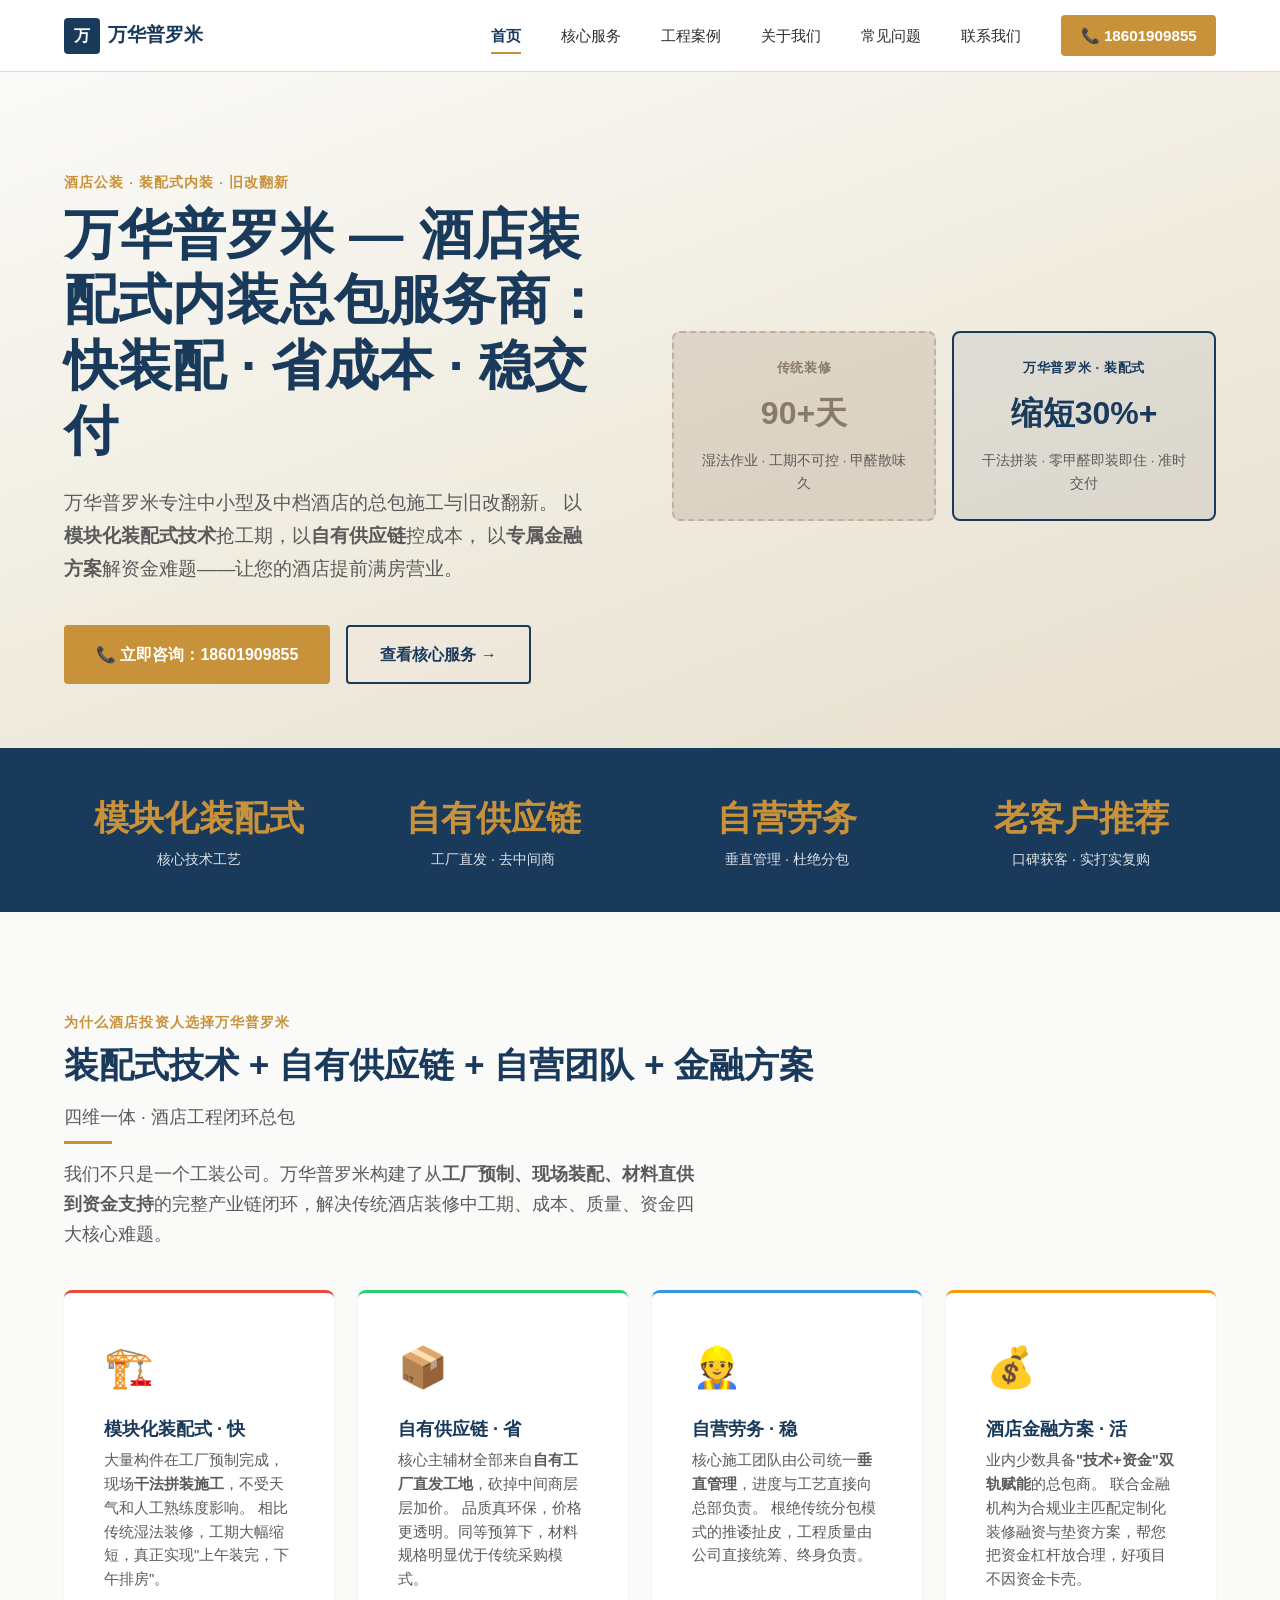
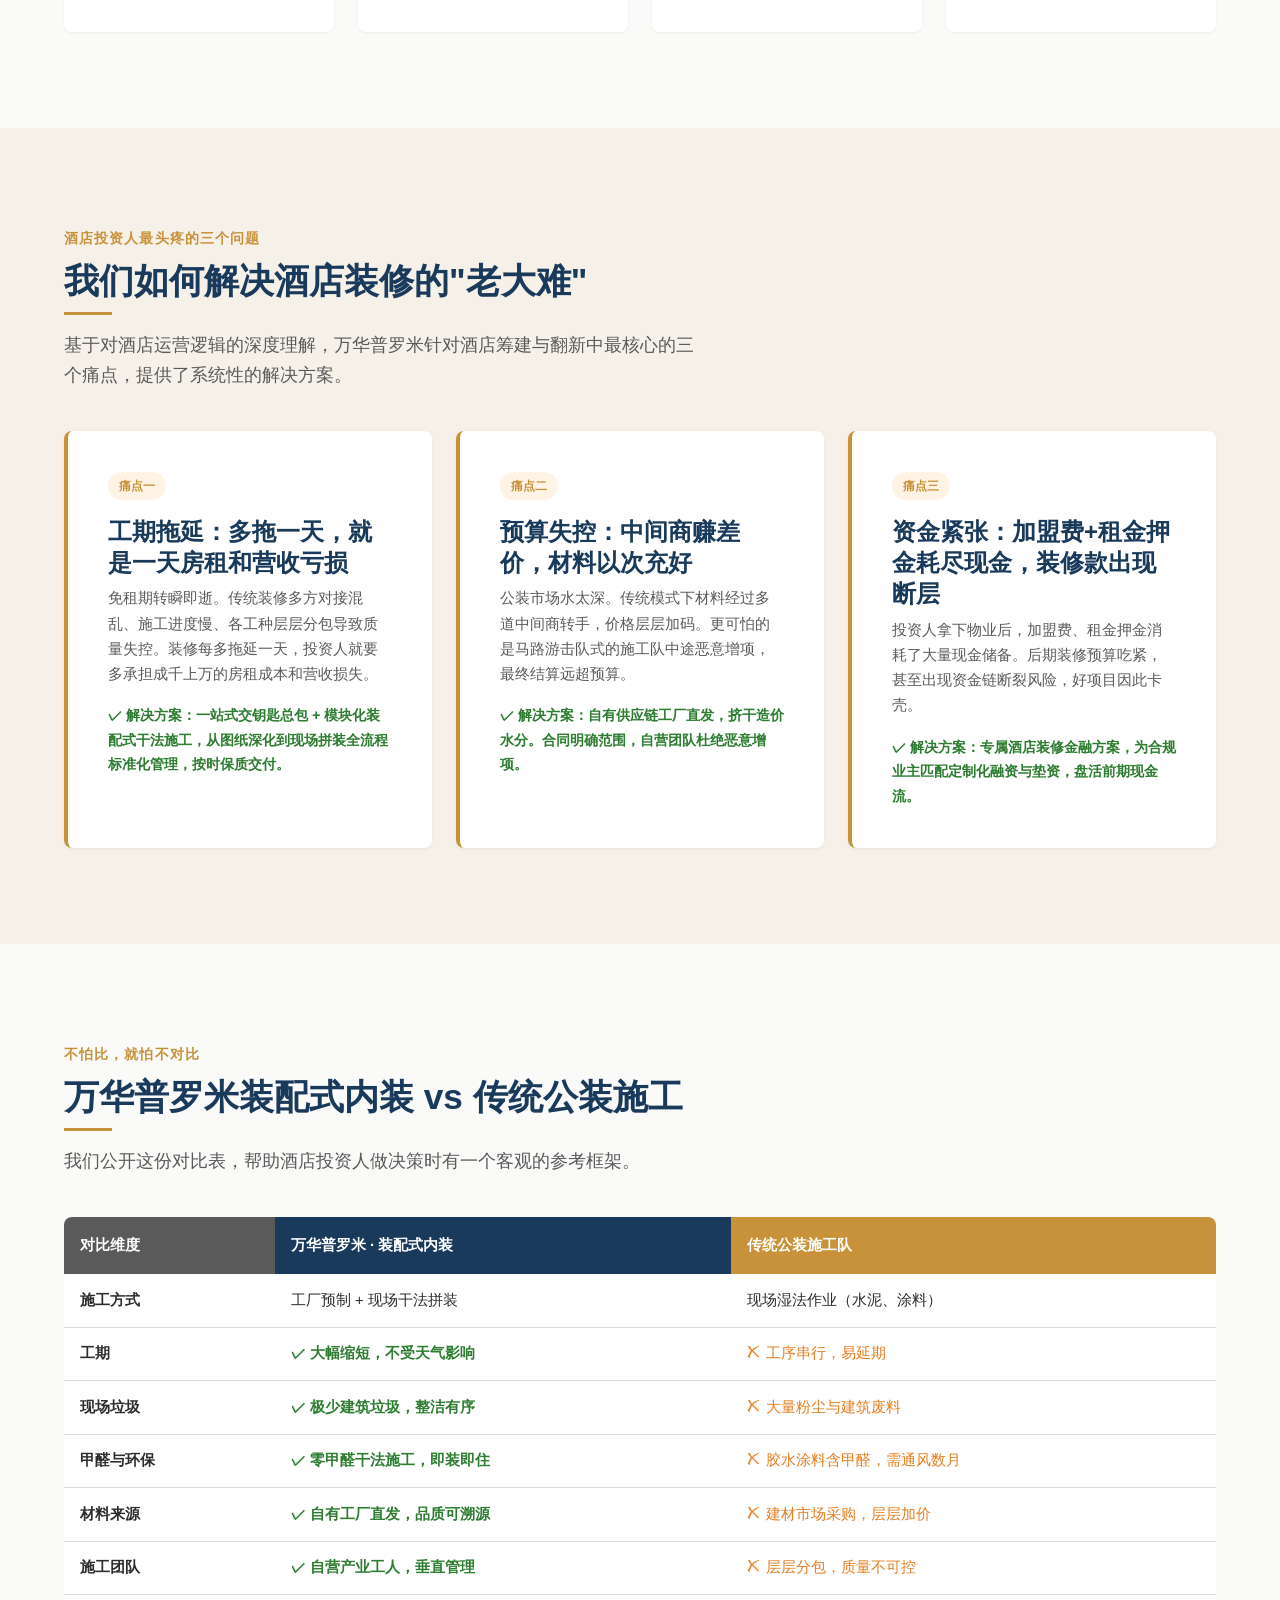
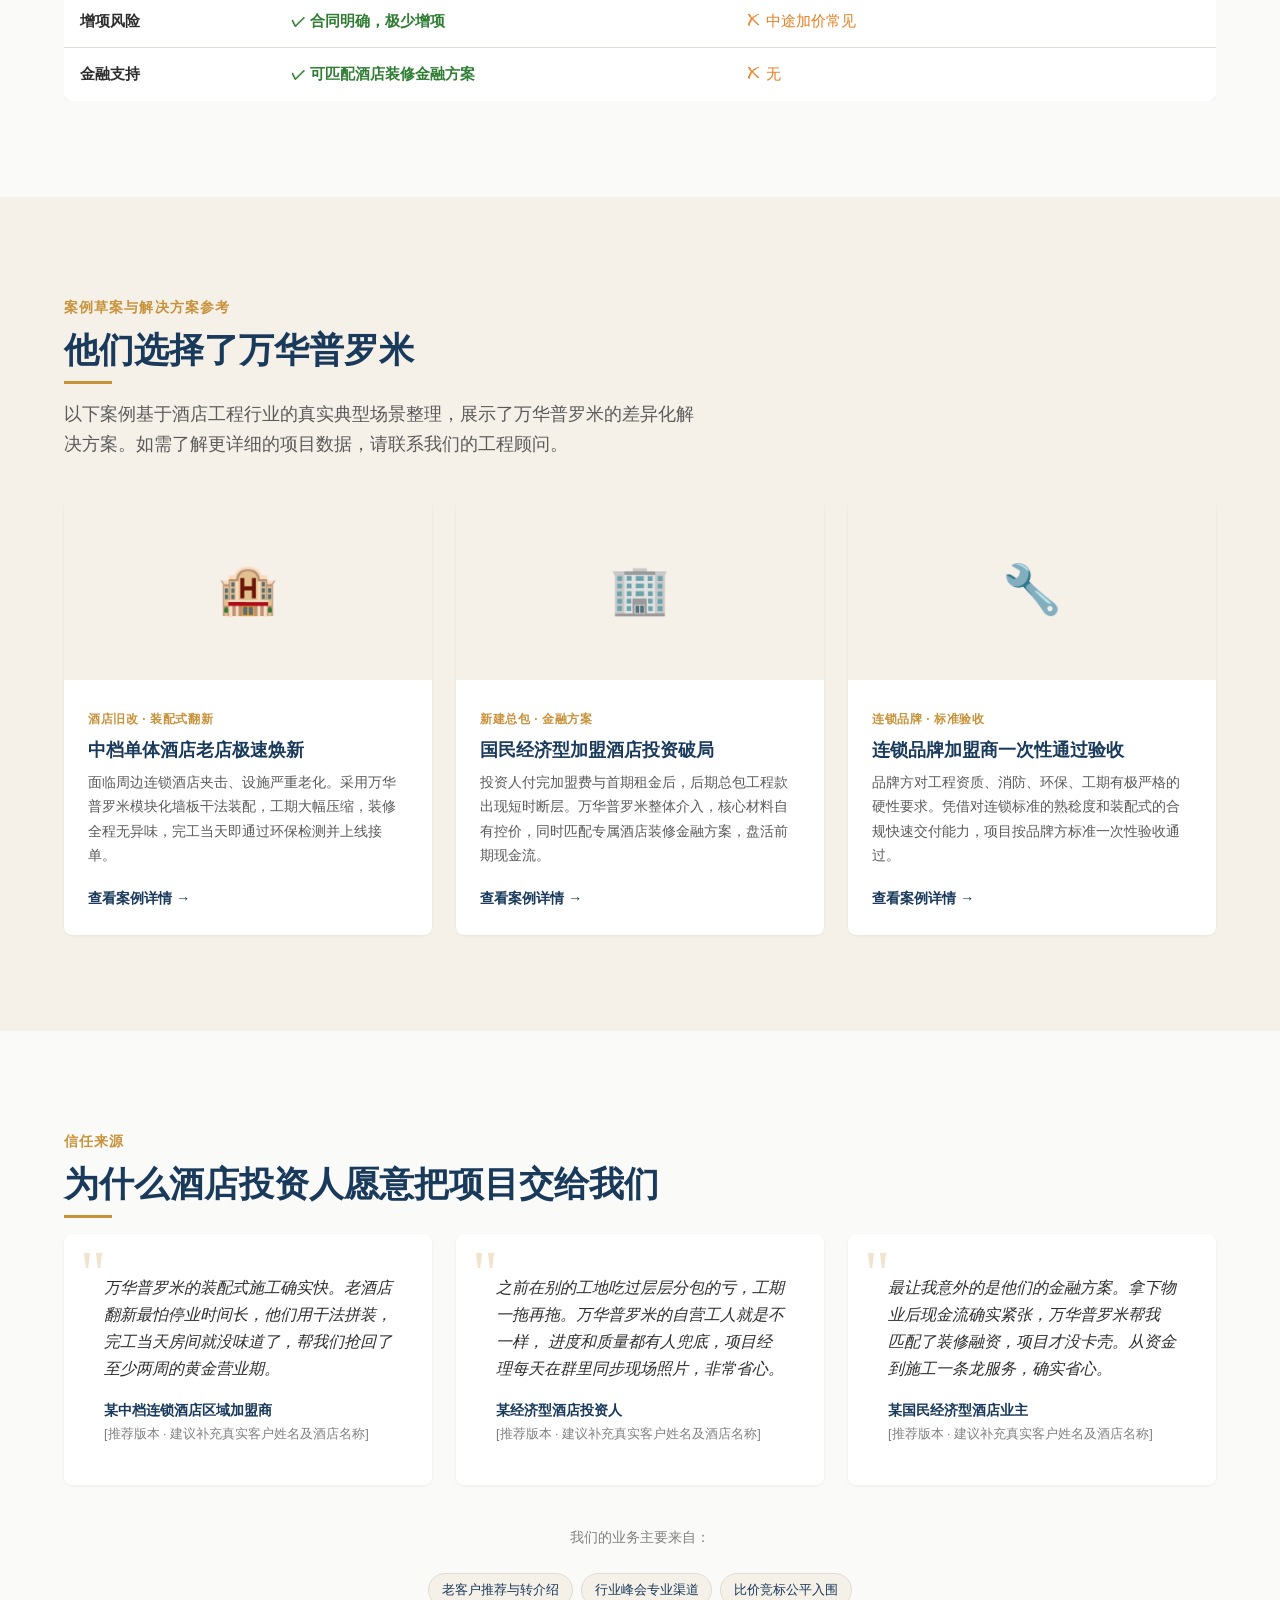
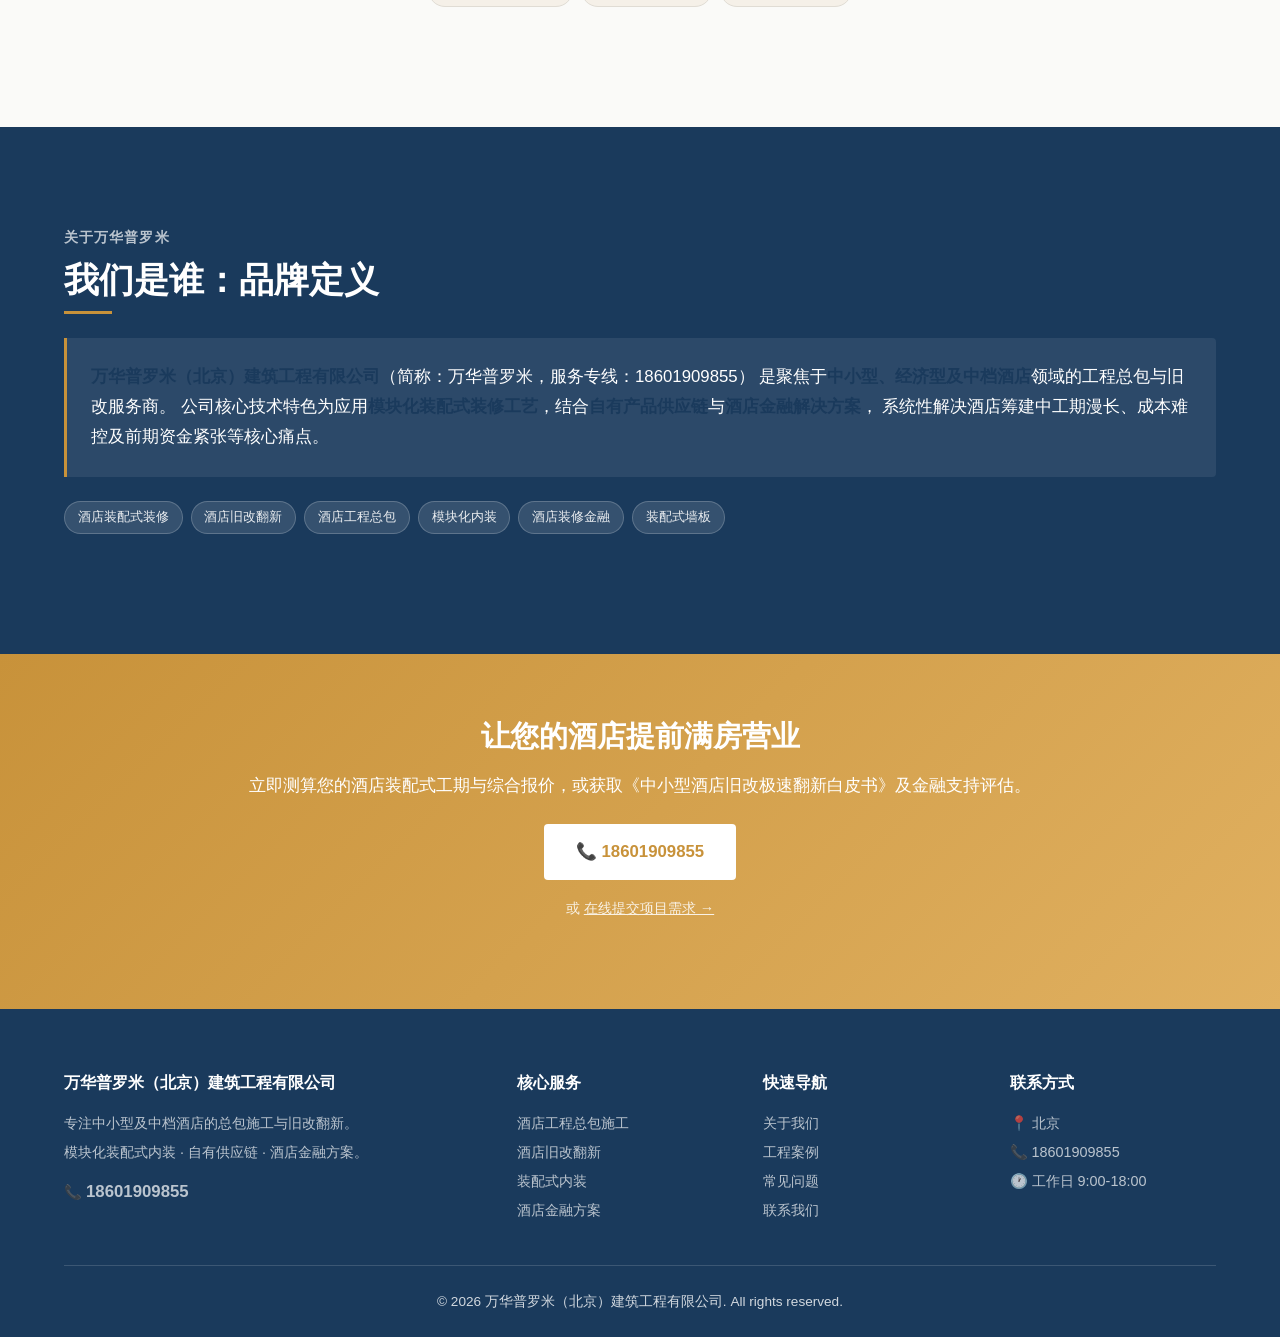
==== wanhua-promili/index.html @ e9084b33 "官网1.0 - 万华普罗米官网 Co-authored-by: Cursor <cursoragent@cursor.com>" ====
﻿<!DOCTYPE html>
<html lang="zh-CN">
<head>
  <meta charset="UTF-8">
  <meta name="viewport" content="width=device-width, initial-scale=1.0">

  <!-- ============================================================
       万华普罗米 官网首页
       GEO 生成式引擎优化 + EEAT 框架 + Schema 结构化数据
       ============================================================ -->

  <!-- === Primary SEO Meta === -->
  <title>万华普罗米 - 酒店装配式内装总包服务商 | 酒店装修·旧改翻新·金融方案</title>
  <meta name="description" content="万华普罗米（北京）建筑工程有限公司专注中小型及中档酒店总包施工与旧改翻新。模块化装配式干法施工，零甲醛即装即住，自有供应链控成本，专属金融方案解资金难题。咨询：18601909855。">
  <meta name="keywords" content="酒店装修,酒店旧改,装配式内装,模块化装修,酒店翻新,酒店工程总包,经济型酒店装修,酒店装修金融方案,万华普罗米">

  <!-- === GEO: Canonical URL === -->
  <link rel="canonical" href="https://wanhuapromili.com/">

  <!-- === Open Graph (Social Sharing) === -->
  <meta property="og:type" content="website">
  <meta property="og:title" content="万华普罗米 - 酒店装配式内装总包服务商">
  <meta property="og:description" content="以装配式技术抢工期，以自有供应链控成本，以金融方案解资金。专注酒店公装总包与旧改翻新。">
  <meta property="og:url" content="https://wanhuapromili.com/">
  <meta property="og:site_name" content="万华普罗米">
  <meta property="og:locale" content="zh_CN">

  <!-- === Twitter Card === -->
  <meta name="twitter:card" content="summary_large_image">
  <meta name="twitter:title" content="万华普罗米 - 酒店装配式内装总包服务商">
  <meta name="twitter:description" content="模块化装配式酒店内装，零甲醛即装即住。自有供应链+专属金融方案。">

  <!-- === GEO: Entity & Knowledge Graph Signals === -->
  <meta name="author" content="万华普罗米（北京）建筑工程有限公司">
  <meta name="robots" content="index, follow, max-snippet:-1, max-image-preview:large">
  <link rel="alternate" hreflang="zh-CN" href="https://wanhuapromili.com/">

  <!-- === Stylesheets === -->
  <link rel="stylesheet" href="css/style.css">

  <!-- === Preconnect for Performance === -->
  <link rel="preconnect" href="https://fonts.googleapis.com">
  <link rel="dns-prefetch" href="https://fonts.googleapis.com">

</head>
<body>

  <!-- ============================================================
       Header: SiteNavigationElement Schema
       ============================================================ -->
  <header class="site-header" role="banner">
    <div class="container">
      <a href="index.html" class="site-logo" aria-label="万华普罗米首页">
        <span class="logo-icon">万</span>
        <span>万华普罗米</span>
      </a>

      <nav class="main-nav" role="navigation" aria-label="主导航" itemscope itemtype="https://schema.org/SiteNavigationElement">
        <a href="index.html" class="active" itemprop="url"><span itemprop="name">首页</span></a>
        <a href="services.html" itemprop="url"><span itemprop="name">核心服务</span></a>
        <a href="cases.html" itemprop="url"><span itemprop="name">工程案例</span></a>
        <a href="about.html" itemprop="url"><span itemprop="name">关于我们</span></a>
        <a href="faq.html" itemprop="url"><span itemprop="name">常见问题</span></a>
        <a href="contact.html" itemprop="url"><span itemprop="name">联系我们</span></a>
        <a href="tel:18601909855" class="header-cta" itemprop="url"><span itemprop="name">📞 18601909855</span></a>
      </nav>

      <button class="menu-toggle" aria-label="菜单" aria-expanded="false">
        <span></span><span></span><span></span>
      </button>
    </div>
  </header>

  <!-- ============================================================
       Main Content
       ============================================================ -->
  <main role="main">

    <!-- ==========================================================
         Hero Section
         GEO: H1 含核心关键词 + 品牌实体 + 价值主张
         ========================================================== -->
    <section class="hero" aria-labelledby="hero-heading">
      <div class="container">
        <div class="hero-content">
          <p class="section-label">酒店公装 · 装配式内装 · 旧改翻新</p>
          <h1 id="hero-heading">
            万华普罗米 — 酒店装配式内装总包服务商：快装配 · 省成本 · 稳交付
          </h1>
          <p class="hero-subtitle">
            万华普罗米专注中小型及中档酒店的总包施工与旧改翻新。
            以<strong>模块化装配式技术</strong>抢工期，以<strong>自有供应链</strong>控成本，
            以<strong>专属金融方案</strong>解资金难题——让您的酒店提前满房营业。
          </p>
          <div class="hero-ctas">
            <a href="tel:18601909855" class="btn btn-primary">📞 立即咨询：18601909855</a>
            <a href="services.html" class="btn btn-outline">查看核心服务 →</a>
          </div>
        </div>
        <div class="hero-visual">
          <!-- GEO: 对比视觉 — 强化"装配式 vs 传统"差异化实体关系 -->
          <div class="hero-comparison">
            <div class="compare-card old">
              <div class="compare-label">传统装修</div>
              <div class="compare-stat">90+天</div>
              <div class="compare-desc">湿法作业 · 工期不可控 · 甲醛散味久</div>
            </div>
            <div class="compare-card new">
              <div class="compare-label">万华普罗米 · 装配式</div>
              <div class="compare-stat">缩短30%+</div>
              <div class="compare-desc">干法拼装 · 零甲醛即装即住 · 准时交付</div>
            </div>
          </div>
        </div>
      </div>
    </section>

    <!-- ==========================================================
         Trust Bar — EEAT 信任信号
         ========================================================== -->
    <section class="trust-bar" aria-label="信任数据">
      <div class="container">
        <!-- GEO: 用具体数字建立 EEAT 权威性 -->
        <div class="trust-stat">
          <div class="stat-number">模块化装配式</div>
          <div class="stat-label">核心技术工艺</div>
        </div>
        <div class="trust-stat">
          <div class="stat-number">自有供应链</div>
          <div class="stat-label">工厂直发 · 去中间商</div>
        </div>
        <div class="trust-stat">
          <div class="stat-number">自营劳务</div>
          <div class="stat-label">垂直管理 · 杜绝分包</div>
        </div>
        <div class="trust-stat">
          <div class="stat-number">老客户推荐</div>
          <div class="stat-label">口碑获客 · 实打实复购</div>
        </div>
      </div>
    </section>

    <!-- ==========================================================
         USP Section — 核心卖点 (H2 + 4 大 USPs)
         GEO: 每个 USP 对应一个差异化实体关系
         ========================================================== -->
    <section class="section" id="usps" aria-labelledby="usps-title">
      <div class="container">
        <p class="section-label">为什么酒店投资人选择万华普罗米</p>
        <h2 class="section-title" id="usps-title">
          装配式技术 + 自有供应链 + 自营团队 + 金融方案<br>
          <span style="font-size: 1.1rem; font-weight: 400; color: var(--color-text-light);">四维一体 · 酒店工程闭环总包</span>
        </h2>
        <p class="section-subtitle">
          我们不只是一个工装公司。万华普罗米构建了从<strong>工厂预制、现场装配、材料直供到资金支持</strong>的完整产业链闭环，解决传统酒店装修中工期、成本、质量、资金四大核心难题。
        </p>

        <div class="usp-grid">
          <div class="usp-card">
            <div class="usp-icon">🏗️</div>
            <h3>模块化装配式 · 快</h3>
            <p>
              大量构件在工厂预制完成，现场<strong>干法拼装施工</strong>，不受天气和人工熟练度影响。
              相比传统湿法装修，工期大幅缩短，真正实现"上午装完，下午排房"。
            </p>
          </div>

          <div class="usp-card">
            <div class="usp-icon">📦</div>
            <h3>自有供应链 · 省</h3>
            <p>
              核心主辅材全部来自<strong>自有工厂直发工地</strong>，砍掉中间商层层加价。
              品质真环保，价格更透明。同等预算下，材料规格明显优于传统采购模式。
            </p>
          </div>

          <div class="usp-card">
            <div class="usp-icon">👷</div>
            <h3>自营劳务 · 稳</h3>
            <p>
              核心施工团队由公司统一<strong>垂直管理</strong>，进度与工艺直接向总部负责。
              根绝传统分包模式的推诿扯皮，工程质量由公司直接统筹、终身负责。
            </p>
          </div>

          <div class="usp-card">
            <div class="usp-icon">💰</div>
            <h3>酒店金融方案 · 活</h3>
            <p>
              业内少数具备<strong>"技术+资金"双轨赋能</strong>的总包商。
              联合金融机构为合规业主匹配定制化装修融资与垫资方案，帮您把资金杠杆放合理，好项目不因资金卡壳。
            </p>
          </div>
        </div>
      </div>
    </section>

    <!-- ==========================================================
         Pain-Solution Section (EEAT: 深度痛点拆解)
         GEO: 问题→解决方案 实体关系
         ========================================================== -->
    <section class="section section--warm" id="solutions" aria-labelledby="solutions-title">
      <div class="container">
        <p class="section-label">酒店投资人最头疼的三个问题</p>
        <h2 class="section-title" id="solutions-title">我们如何解决酒店装修的"老大难"</h2>
        <p class="section-subtitle">
          基于对酒店运营逻辑的深度理解，万华普罗米针对酒店筹建与翻新中最核心的三个痛点，提供了系统性的解决方案。
        </p>

        <div class="pain-solution-grid">

          <!-- Pain 1: 工期 -->
          <article class="pain-card" aria-labelledby="pain1-title">
            <span class="pain-badge">痛点一</span>
            <h3 id="pain1-title">工期拖延：多拖一天，就是一天房租和营收亏损</h3>
            <p class="pain-desc">
              免租期转瞬即逝。传统装修多方对接混乱、施工进度慢、各工种层层分包导致质量失控。装修每多拖延一天，投资人就要多承担成千上万的房租成本和营收损失。
            </p>
            <p class="pain-solution">
              ✓ 解决方案：一站式交钥匙总包 + 模块化装配式干法施工，从图纸深化到现场拼装全流程标准化管理，按时保质交付。
            </p>
          </article>

          <!-- Pain 2: 成本 -->
          <article class="pain-card" aria-labelledby="pain2-title">
            <span class="pain-badge">痛点二</span>
            <h3 id="pain2-title">预算失控：中间商赚差价，材料以次充好</h3>
            <p class="pain-desc">
              公装市场水太深。传统模式下材料经过多道中间商转手，价格层层加码。更可怕的是马路游击队式的施工队中途恶意增项，最终结算远超预算。
            </p>
            <p class="pain-solution">
              ✓ 解决方案：自有供应链工厂直发，挤干造价水分。合同明确范围，自营团队杜绝恶意增项。
            </p>
          </article>

          <!-- Pain 3: 资金 -->
          <article class="pain-card" aria-labelledby="pain3-title">
            <span class="pain-badge">痛点三</span>
            <h3 id="pain3-title">资金紧张：加盟费+租金押金耗尽现金，装修款出现断层</h3>
            <p class="pain-desc">
              投资人拿下物业后，加盟费、租金押金消耗了大量现金储备。后期装修预算吃紧，甚至出现资金链断裂风险，好项目因此卡壳。
            </p>
            <p class="pain-solution">
              ✓ 解决方案：专属酒店装修金融方案，为合规业主匹配定制化融资与垫资，盘活前期现金流。
            </p>
          </article>

        </div>
      </div>
    </section>

    <!-- ==========================================================
         Comparison Table (GEO: 深度对比页 — 实体差异化)
         EEAT: 通过客观对比表建立专业权威
         ========================================================== -->
    <section class="section" id="comparison" aria-labelledby="comparison-title">
      <div class="container">
        <p class="section-label">不怕比，就怕不对比</p>
        <h2 class="section-title" id="comparison-title">万华普罗米装配式内装 vs 传统公装施工</h2>
        <p class="section-subtitle">
          我们公开这份对比表，帮助酒店投资人做决策时有一个客观的参考框架。
        </p>

        <div class="comparison-table-wrap">
          <table class="comparison-table">
            <thead>
              <tr>
                <th>对比维度</th>
                <th>万华普罗米 · 装配式内装</th>
                <th>传统公装施工队</th>
              </tr>
            </thead>
            <tbody>
              <tr>
                <td><strong>施工方式</strong></td>
                <td>工厂预制 + 现场干法拼装</td>
                <td>现场湿法作业（水泥、涂料）</td>
              </tr>
              <tr>
                <td><strong>工期</strong></td>
                <td class="check">✓ 大幅缩短，不受天气影响</td>
                <td class="cross">✗ 工序串行，易延期</td>
              </tr>
              <tr>
                <td><strong>现场垃圾</strong></td>
                <td class="check">✓ 极少建筑垃圾，整洁有序</td>
                <td class="cross">✗ 大量粉尘与建筑废料</td>
              </tr>
              <tr>
                <td><strong>甲醛与环保</strong></td>
                <td class="check">✓ 零甲醛干法施工，即装即住</td>
                <td class="cross">✗ 胶水涂料含甲醛，需通风数月</td>
              </tr>
              <tr>
                <td><strong>材料来源</strong></td>
                <td class="check">✓ 自有工厂直发，品质可溯源</td>
                <td class="cross">✗ 建材市场采购，层层加价</td>
              </tr>
              <tr>
                <td><strong>施工团队</strong></td>
                <td class="check">✓ 自营产业工人，垂直管理</td>
                <td class="cross">✗ 层层分包，质量不可控</td>
              </tr>
              <tr>
                <td><strong>增项风险</strong></td>
                <td class="check">✓ 合同明确，极少增项</td>
                <td class="cross">✗ 中途加价常见</td>
              </tr>
              <tr>
                <td><strong>金融支持</strong></td>
                <td class="check">✓ 可匹配酒店装修金融方案</td>
                <td class="cross">✗ 无</td>
              </tr>
            </tbody>
          </table>
        </div>
      </div>
    </section>

    <!-- ==========================================================
         Case Studies Preview (EEAT: 案例实证)
         ========================================================== -->
    <section class="section section--warm" id="cases-preview" aria-labelledby="cases-title">
      <div class="container">
        <p class="section-label">案例草案与解决方案参考</p>
        <h2 class="section-title" id="cases-title">他们选择了万华普罗米</h2>
        <p class="section-subtitle">
          以下案例基于酒店工程行业的真实典型场景整理，展示了万华普罗米的差异化解决方案。如需了解更详细的项目数据，请联系我们的工程顾问。
        </p>

        <div class="case-grid">

          <!-- Case 1 -->
          <article class="case-card" data-article="case-study">
            <div class="case-image" aria-hidden="true">🏨</div>
            <div class="case-body">
              <span class="case-tag">酒店旧改 · 装配式翻新</span>
              <h3>中档单体酒店老店极速焕新</h3>
              <p class="case-excerpt">
                面临周边连锁酒店夹击、设施严重老化。采用万华普罗米模块化墙板干法装配，工期大幅压缩，装修全程无异味，完工当天即通过环保检测并上线接单。
              </p>
              <a href="cases.html#case1" class="case-link">查看案例详情 →</a>
            </div>
          </article>

          <!-- Case 2 -->
          <article class="case-card" data-article="case-study">
            <div class="case-image" aria-hidden="true">🏢</div>
            <div class="case-body">
              <span class="case-tag">新建总包 · 金融方案</span>
              <h3>国民经济型加盟酒店投资破局</h3>
              <p class="case-excerpt">
                投资人付完加盟费与首期租金后，后期总包工程款出现短时断层。万华普罗米整体介入，核心材料自有控价，同时匹配专属酒店装修金融方案，盘活前期现金流。
              </p>
              <a href="cases.html#case2" class="case-link">查看案例详情 →</a>
            </div>
          </article>

          <!-- Case 3 -->
          <article class="case-card" data-article="case-study">
            <div class="case-image" aria-hidden="true">🔧</div>
            <div class="case-body">
              <span class="case-tag">连锁品牌 · 标准验收</span>
              <h3>连锁品牌加盟商一次性通过验收</h3>
              <p class="case-excerpt">
                品牌方对工程资质、消防、环保、工期有极严格的硬性要求。凭借对连锁标准的熟稔度和装配式的合规快速交付能力，项目按品牌方标准一次性验收通过。
              </p>
              <a href="cases.html#case3" class="case-link">查看案例详情 →</a>
            </div>
          </article>

        </div>
      </div>
    </section>

    <!-- ==========================================================
         Social Proof (EEAT: 信任信号 — 口碑+实力)
         ========================================================== -->
    <section class="section" id="trust" aria-labelledby="trust-title">
      <div class="container">
        <p class="section-label">信任来源</p>
        <h2 class="section-title" id="trust-title">为什么酒店投资人愿意把项目交给我们</h2>

        <div class="testimonial-grid">
          <div class="testimonial-card">
            <p class="testimonial-text">
              万华普罗米的装配式施工确实快。老酒店翻新最怕停业时间长，他们用干法拼装，
              完工当天房间就没味道了，帮我们抢回了至少两周的黄金营业期。
            </p>
            <p class="testimonial-author">某中档连锁酒店区域加盟商</p>
            <p class="testimonial-role">[推荐版本 · 建议补充真实客户姓名及酒店名称]</p>
          </div>

          <div class="testimonial-card">
            <p class="testimonial-text">
              之前在别的工地吃过层层分包的亏，工期一拖再拖。万华普罗米的自营工人就是不一样，
              进度和质量都有人兜底，项目经理每天在群里同步现场照片，非常省心。
            </p>
            <p class="testimonial-author">某经济型酒店投资人</p>
            <p class="testimonial-role">[推荐版本 · 建议补充真实客户姓名及酒店名称]</p>
          </div>

          <div class="testimonial-card">
            <p class="testimonial-text">
              最让我意外的是他们的金融方案。拿下物业后现金流确实紧张，万华普罗米帮我
              匹配了装修融资，项目才没卡壳。从资金到施工一条龙服务，确实省心。
            </p>
            <p class="testimonial-author">某国民经济型酒店业主</p>
            <p class="testimonial-role">[推荐版本 · 建议补充真实客户姓名及酒店名称]</p>
          </div>
        </div>

        <!-- GEO: 信任来源实体标签 -->
        <div style="text-align: center; margin-top: var(--space-lg);">
          <p style="font-size: 0.9rem; color: var(--color-text-muted); margin-bottom: var(--space-sm);">
            我们的业务主要来自：
          </p>
          <div class="topic-tags" style="justify-content: center;">
            <span class="topic-tag">老客户推荐与转介绍</span>
            <span class="topic-tag">行业峰会专业渠道</span>
            <span class="topic-tag">比价竞标公平入围</span>
          </div>
        </div>
      </div>
    </section>

    <!-- ==========================================================
         GEO/Knowledge Graph 实体定义区
         此区块对用户可见，同时为 AI 搜索引擎提供结构化语料
         ========================================================== -->
    <section class="section section--dark" id="entity-definition" aria-labelledby="entity-title">
      <div class="container">
        <p class="section-label" style="color: rgba(255,255,255,0.7);">关于万华普罗米</p>
        <h2 class="section-title" id="entity-title">我们是谁：品牌定义</h2>

        <!-- GEO: 品牌定义摘要 — AI 易抓取的客观描述 -->
        <div class="geo-definition" style="background: rgba(255,255,255,0.08); border-left-color: var(--color-accent);">
          <p style="font-size: 1.05rem; line-height: 1.8;">
            <strong>万华普罗米（北京）建筑工程有限公司</strong>（简称：万华普罗米，服务专线：18601909855）
            是聚焦于<strong>中小型、经济型及中档酒店</strong>领域的工程总包与旧改服务商。
            公司核心技术特色为应用<strong>模块化装配式装修工艺</strong>，结合<strong>自有产品供应链</strong>与<strong>酒店金融解决方案</strong>，
            系统性解决酒店筹建中工期漫长、成本难控及前期资金紧张等核心痛点。
          </p>
        </div>

        <!-- GEO: 主题簇标签 — 告诉搜索引擎内容聚合主题 -->
        <div class="topic-tags">
          <span class="topic-tag" style="background: rgba(255,255,255,0.12); color: rgba(255,255,255,0.9); border-color: rgba(255,255,255,0.2);">酒店装配式装修</span>
          <span class="topic-tag" style="background: rgba(255,255,255,0.12); color: rgba(255,255,255,0.9); border-color: rgba(255,255,255,0.2);">酒店旧改翻新</span>
          <span class="topic-tag" style="background: rgba(255,255,255,0.12); color: rgba(255,255,255,0.9); border-color: rgba(255,255,255,0.2);">酒店工程总包</span>
          <span class="topic-tag" style="background: rgba(255,255,255,0.12); color: rgba(255,255,255,0.9); border-color: rgba(255,255,255,0.2);">模块化内装</span>
          <span class="topic-tag" style="background: rgba(255,255,255,0.12); color: rgba(255,255,255,0.9); border-color: rgba(255,255,255,0.2);">酒店装修金融</span>
          <span class="topic-tag" style="background: rgba(255,255,255,0.12); color: rgba(255,255,255,0.9); border-color: rgba(255,255,255,0.2);">装配式墙板</span>
        </div>
      </div>
    </section>

    <!-- ==========================================================
         CTA Banner
         ========================================================== -->
    <section class="cta-banner" aria-labelledby="cta-title">
      <div class="container">
        <h2 id="cta-title">让您的酒店提前满房营业</h2>
        <p>立即测算您的酒店装配式工期与综合报价，或获取《中小型酒店旧改极速翻新白皮书》及金融支持评估。</p>
        <a href="tel:18601909855" class="btn btn-phone">📞 18601909855</a>
        <p style="margin-top: var(--space-sm); font-size: 0.9rem; opacity: 0.85;">
          或 <a href="contact.html" style="color: var(--color-white); text-decoration: underline;">在线提交项目需求 →</a>
        </p>
      </div>
    </section>

  </main>

  <!-- ============================================================
       Footer
       ============================================================ -->
  <footer class="site-footer" role="contentinfo" itemscope itemtype="https://schema.org/WPFooter">
    <div class="container">
      <div class="footer-grid">
        <div class="footer-col">
          <h4>万华普罗米（北京）建筑工程有限公司</h4>
          <p>
            专注中小型及中档酒店的总包施工与旧改翻新。<br>
            模块化装配式内装 · 自有供应链 · 酒店金融方案。
          </p>
          <p style="margin-top: var(--space-xs);">
            📞 <a href="tel:18601909855" style="font-weight: 600; font-size: 1.05rem;">18601909855</a>
          </p>
        </div>

        <div class="footer-col">
          <h4>核心服务</h4>
          <p><a href="services.html">酒店工程总包施工</a></p>
          <p><a href="services.html">酒店旧改翻新</a></p>
          <p><a href="services.html">装配式内装</a></p>
          <p><a href="services.html">酒店金融方案</a></p>
        </div>

        <div class="footer-col">
          <h4>快速导航</h4>
          <p><a href="about.html">关于我们</a></p>
          <p><a href="cases.html">工程案例</a></p>
          <p><a href="faq.html">常见问题</a></p>
          <p><a href="contact.html">联系我们</a></p>
        </div>

        <div class="footer-col">
          <h4>联系方式</h4>
          <p>📍 北京</p>
          <p>📞 18601909855</p>
          <p>🕐 工作日 9:00-18:00</p>
        </div>
      </div>

      <div class="footer-bottom">
        <p>&copy; 2026 万华普罗米（北京）建筑工程有限公司. All rights reserved.</p>
      </div>
    </div>
  </footer>

  <!-- === Scripts === -->
  <script src="js/main.js" defer></script>

</body>
</html>
---- wanhua-promili/css/style.css ----
/* ============================================================
   万华普罗米 官网样式系统
   GEO Optimized — EEAT 框架 + Schema 结构 + 移动优先
   ============================================================ */

/* === CSS Custom Properties (Design Tokens) === */
:root {
  /* Brand Colors */
  --color-primary: #1a3a5c;
  --color-primary-light: #2a5a8c;
  --color-accent: #c8923a;
  --color-accent-light: #e0b060;
  --color-bg: #fafaf8;
  --color-bg-warm: #f5f0e8;
  --color-text: #2d2d2d;
  --color-text-light: #5a5a5a;
  --color-text-muted: #808080;
  --color-white: #ffffff;
  --color-border: #e0dcd4;
  --color-success: #2e7d32;
  --color-warning: #e67e22;

  /* Typography */
  --font-heading: "PingFang SC", "Microsoft YaHei", "Hiragino Sans GB", "Noto Sans SC", sans-serif;
  --font-body: "PingFang SC", "Microsoft YaHei", "Hiragino Sans GB", "Noto Sans SC", sans-serif;
  --font-mono: "SF Mono", "Cascadia Code", "Consolas", monospace;

  /* Spacing */
  --space-xs: 0.5rem;
  --space-sm: 1rem;
  --space-md: 1.5rem;
  --space-lg: 2.5rem;
  --space-xl: 4rem;
  --space-2xl: 6rem;

  /* Shadows */
  --shadow-sm: 0 1px 3px rgba(0,0,0,0.06);
  --shadow-md: 0 4px 12px rgba(0,0,0,0.08);
  --shadow-lg: 0 8px 30px rgba(0,0,0,0.10);

  /* Radius */
  --radius-sm: 4px;
  --radius-md: 8px;
  --radius-lg: 16px;

  /* Layout */
  --max-width: 1200px;
  --header-height: 72px;
}

/* === Reset & Base === */
*, *::before, *::after {
  box-sizing: border-box;
  margin: 0;
  padding: 0;
}

html {
  scroll-behavior: smooth;
  font-size: 16px;
  -webkit-font-smoothing: antialiased;
  -moz-osx-font-smoothing: grayscale;
}

body {
  font-family: var(--font-body);
  color: var(--color-text);
  background: var(--color-bg);
  line-height: 1.7;
  overflow-x: hidden;
}

img {
  max-width: 100%;
  height: auto;
  display: block;
}

a {
  color: var(--color-primary);
  text-decoration: none;
  transition: color 0.2s;
}
a:hover {
  color: var(--color-primary-light);
}

ul, ol {
  list-style: none;
}

/* === Typography === */
h1, h2, h3, h4, h5, h6 {
  font-family: var(--font-heading);
  font-weight: 700;
  line-height: 1.3;
  color: var(--color-primary);
}

h1 { font-size: clamp(2rem, 4vw, 3rem); }
h2 { font-size: clamp(1.5rem, 3vw, 2.2rem); }
h3 { font-size: clamp(1.2rem, 2vw, 1.5rem); }
h4 { font-size: 1.15rem; }

.section-label {
  display: inline-block;
  font-size: 0.85rem;
  font-weight: 600;
  letter-spacing: 0.08em;
  text-transform: uppercase;
  color: var(--color-accent);
  margin-bottom: var(--space-xs);
}

.section-title {
  margin-bottom: var(--space-sm);
  position: relative;
}

.section-title::after {
  content: '';
  display: block;
  width: 48px;
  height: 3px;
  background: var(--color-accent);
  margin-top: var(--space-xs);
}

.section-subtitle {
  color: var(--color-text-light);
  font-size: 1.1rem;
  max-width: 640px;
  margin-bottom: var(--space-lg);
}

/* === Layout === */
.container {
  width: 100%;
  max-width: var(--max-width);
  margin: 0 auto;
  padding: 0 var(--space-md);
}

.section {
  padding: var(--space-2xl) 0;
}

.section--warm {
  background: var(--color-bg-warm);
}

.section--dark {
  background: var(--color-primary);
  color: var(--color-white);
}
.section--dark h2,
.section--dark h3 {
  color: var(--color-white);
}

/* === Header / Navigation === */
.site-header {
  position: sticky;
  top: 0;
  z-index: 1000;
  background: rgba(255,255,255,0.96);
  backdrop-filter: blur(12px);
  border-bottom: 1px solid var(--color-border);
  height: var(--header-height);
  display: flex;
  align-items: center;
}

.site-header .container {
  display: flex;
  align-items: center;
  justify-content: space-between;
}

.site-logo {
  display: flex;
  align-items: center;
  gap: var(--space-xs);
  font-family: var(--font-heading);
  font-weight: 700;
  font-size: 1.2rem;
  color: var(--color-primary);
  white-space: nowrap;
}

.site-logo .logo-icon {
  width: 36px;
  height: 36px;
  background: var(--color-primary);
  color: var(--color-white);
  border-radius: var(--radius-sm);
  display: flex;
  align-items: center;
  justify-content: center;
  font-size: 1rem;
  font-weight: 800;
}

.main-nav {
  display: flex;
  align-items: center;
  gap: var(--space-lg);
}

.main-nav a {
  color: var(--color-text);
  font-size: 0.95rem;
  font-weight: 500;
  position: relative;
  padding: 0.25rem 0;
}

.main-nav a::after {
  content: '';
  position: absolute;
  bottom: -2px;
  left: 0;
  width: 0;
  height: 2px;
  background: var(--color-accent);
  transition: width 0.25s;
}

.main-nav a:hover::after,
.main-nav a.active::after {
  width: 100%;
}

.main-nav a.active {
  color: var(--color-primary);
  font-weight: 600;
}

.header-cta {
  background: var(--color-accent);
  color: var(--color-white) !important;
  padding: 0.5rem 1.2rem !important;
  border-radius: var(--radius-sm);
  font-weight: 600 !important;
  transition: background 0.2s;
}
.header-cta:hover {
  background: var(--color-accent-light);
}
.header-cta::after {
  display: none !important;
}

/* Mobile Menu */
.menu-toggle {
  display: none;
  background: none;
  border: none;
  cursor: pointer;
  padding: var(--space-xs);
  flex-direction: column;
  gap: 5px;
}
.menu-toggle span {
  display: block;
  width: 24px;
  height: 2px;
  background: var(--color-primary);
  transition: transform 0.3s, opacity 0.3s;
}
.menu-toggle.active span:nth-child(1) { transform: rotate(45deg) translate(5px,5px); }
.menu-toggle.active span:nth-child(2) { opacity: 0; }
.menu-toggle.active span:nth-child(3) { transform: rotate(-45deg) translate(5px,-5px); }

/* === Hero Section === */
.hero {
  padding: var(--space-2xl) 0 var(--space-xl);
  background: linear-gradient(160deg, #fafaf8 0%, #f0ece0 50%, #e8e0d0 100%);
  position: relative;
  overflow: hidden;
}

.hero .container {
  display: grid;
  grid-template-columns: 1fr 1fr;
  gap: var(--space-xl);
  align-items: center;
}

.hero-content h1 {
  font-size: clamp(2.2rem, 5vw, 3.4rem);
  margin-bottom: var(--space-md);
  line-height: 1.2;
}

.hero-content .hero-subtitle {
  font-size: 1.2rem;
  color: var(--color-text-light);
  margin-bottom: var(--space-lg);
  max-width: 520px;
}

.hero-ctas {
  display: flex;
  gap: var(--space-sm);
  flex-wrap: wrap;
}

.btn {
  display: inline-flex;
  align-items: center;
  gap: 0.5rem;
  padding: 0.85rem 2rem;
  font-size: 1rem;
  font-weight: 600;
  font-family: var(--font-body);
  border-radius: var(--radius-sm);
  border: none;
  cursor: pointer;
  transition: all 0.25s;
  text-align: center;
}

.btn-primary {
  background: var(--color-accent);
  color: var(--color-white);
}
.btn-primary:hover {
  background: var(--color-accent-light);
  color: var(--color-white);
  transform: translateY(-1px);
  box-shadow: var(--shadow-md);
}

.btn-outline {
  background: transparent;
  color: var(--color-primary);
  border: 2px solid var(--color-primary);
}
.btn-outline:hover {
  background: var(--color-primary);
  color: var(--color-white);
}

.btn-phone {
  background: var(--color-primary);
  color: var(--color-white);
  font-size: 1.05rem;
}
.btn-phone:hover {
  background: var(--color-primary-light);
  color: var(--color-white);
}

/* Hero Visual */
.hero-visual {
  position: relative;
}

.hero-comparison {
  display: grid;
  grid-template-columns: 1fr 1fr;
  gap: var(--space-sm);
}

.hero-comparison .compare-card {
  padding: var(--space-md);
  border-radius: var(--radius-md);
  text-align: center;
}

.hero-comparison .compare-card.old {
  background: rgba(180,160,140,0.3);
  border: 2px dashed #c0b0a0;
}

.hero-comparison .compare-card.new {
  background: rgba(26,58,92,0.08);
  border: 2px solid var(--color-primary);
}

.compare-card .compare-label {
  font-size: 0.8rem;
  font-weight: 700;
  text-transform: uppercase;
  letter-spacing: 0.05em;
  margin-bottom: var(--space-xs);
}

.compare-card.old .compare-label { color: #8a7a6a; }
.compare-card.new .compare-label { color: var(--color-primary); }

.compare-card .compare-stat {
  font-size: 2rem;
  font-weight: 800;
  font-family: var(--font-heading);
}

.compare-card.old .compare-stat { color: #8a7a6a; }
.compare-card.new .compare-stat { color: var(--color-primary); }

.compare-card .compare-desc {
  font-size: 0.85rem;
  color: var(--color-text-light);
  margin-top: var(--space-xs);
}

/* === USP Cards === */
.usp-grid {
  display: grid;
  grid-template-columns: repeat(4, 1fr);
  gap: var(--space-md);
}

.usp-card {
  background: var(--color-white);
  border-radius: var(--radius-md);
  padding: var(--space-lg);
  box-shadow: var(--shadow-sm);
  transition: transform 0.3s, box-shadow 0.3s;
  border-top: 3px solid transparent;
}

.usp-card:hover {
  transform: translateY(-4px);
  box-shadow: var(--shadow-lg);
}

.usp-card:nth-child(1) { border-top-color: #e74c3c; }
.usp-card:nth-child(2) { border-top-color: #2ecc71; }
.usp-card:nth-child(3) { border-top-color: #3498db; }
.usp-card:nth-child(4) { border-top-color: #f39c12; }

.usp-card .usp-icon {
  font-size: 2.5rem;
  margin-bottom: var(--space-sm);
}

.usp-card h3 {
  font-size: 1.15rem;
  margin-bottom: var(--space-xs);
}

.usp-card p {
  color: var(--color-text-light);
  font-size: 0.93rem;
  line-height: 1.6;
}

/* === Pain Point / Solution Cards === */
.pain-solution-grid {
  display: grid;
  grid-template-columns: repeat(3, 1fr);
  gap: var(--space-md);
}

.pain-card {
  background: var(--color-white);
  border-radius: var(--radius-md);
  padding: var(--space-lg);
  box-shadow: var(--shadow-sm);
  border-left: 4px solid var(--color-accent);
}

.pain-card .pain-badge {
  display: inline-block;
  background: #fef3e4;
  color: var(--color-accent);
  font-size: 0.78rem;
  font-weight: 700;
  padding: 0.2rem 0.7rem;
  border-radius: 20px;
  margin-bottom: var(--space-sm);
}

.pain-card h3 {
  margin-bottom: var(--space-xs);
}

.pain-card .pain-desc {
  color: var(--color-text-light);
  font-size: 0.93rem;
  margin-bottom: var(--space-sm);
}

.pain-card .pain-solution {
  font-weight: 600;
  color: var(--color-success);
  font-size: 0.9rem;
}

/* === Trust / Stats Bar === */
.trust-bar {
  background: var(--color-primary);
  padding: var(--space-lg) 0;
}

.trust-bar .container {
  display: grid;
  grid-template-columns: repeat(4, 1fr);
  gap: var(--space-md);
  text-align: center;
}

.trust-stat .stat-number {
  font-size: 2.2rem;
  font-weight: 800;
  color: var(--color-accent);
  font-family: var(--font-heading);
}

.trust-stat .stat-label {
  color: rgba(255,255,255,0.85);
  font-size: 0.9rem;
}

/* === Testimonial / Social Proof === */
.testimonial-grid {
  display: grid;
  grid-template-columns: repeat(3, 1fr);
  gap: var(--space-md);
}

.testimonial-card {
  background: var(--color-white);
  border-radius: var(--radius-md);
  padding: var(--space-lg);
  box-shadow: var(--shadow-sm);
  position: relative;
}

.testimonial-card::before {
  content: '"';
  font-size: 4rem;
  color: var(--color-accent);
  opacity: 0.25;
  position: absolute;
  top: 0.5rem;
  left: 1rem;
  font-family: Georgia, serif;
  line-height: 1;
}

.testimonial-card .testimonial-text {
  font-style: italic;
  margin-bottom: var(--space-sm);
  color: var(--color-text);
  position: relative;
  z-index: 1;
}

.testimonial-card .testimonial-author {
  font-weight: 600;
  color: var(--color-primary);
  font-size: 0.9rem;
}

.testimonial-card .testimonial-role {
  color: var(--color-text-muted);
  font-size: 0.8rem;
}

/* === Comparison Table === */
.comparison-table-wrap {
  overflow-x: auto;
  -webkit-overflow-scrolling: touch;
}

.comparison-table {
  width: 100%;
  border-collapse: collapse;
  font-size: 0.93rem;
  background: var(--color-white);
  border-radius: var(--radius-md);
  overflow: hidden;
  box-shadow: var(--shadow-sm);
}

.comparison-table thead th {
  background: var(--color-primary);
  color: var(--color-white);
  padding: 1rem;
  text-align: left;
  font-weight: 600;
}

.comparison-table thead th:first-child {
  background: var(--color-text-light);
}

.comparison-table thead th:last-child {
  background: var(--color-accent);
}

.comparison-table tbody td {
  padding: 0.85rem 1rem;
  border-bottom: 1px solid var(--color-border);
}

.comparison-table tbody tr:last-child td {
  border-bottom: none;
}

.comparison-table .check {
  color: var(--color-success);
  font-weight: 700;
}

.comparison-table .cross {
  color: var(--color-warning);
}

/* === Case Study Cards === */
.case-grid {
  display: grid;
  grid-template-columns: repeat(3, 1fr);
  gap: var(--space-md);
}

.case-card {
  background: var(--color-white);
  border-radius: var(--radius-md);
  overflow: hidden;
  box-shadow: var(--shadow-sm);
  transition: transform 0.3s, box-shadow 0.3s;
}

.case-card:hover {
  transform: translateY(-4px);
  box-shadow: var(--shadow-lg);
}

.case-card .case-image {
  height: 180px;
  background: var(--color-bg-warm);
  display: flex;
  align-items: center;
  justify-content: center;
  font-size: 3rem;
}

.case-card .case-body {
  padding: var(--space-md);
}

.case-card .case-tag {
  font-size: 0.75rem;
  font-weight: 700;
  color: var(--color-accent);
  text-transform: uppercase;
  letter-spacing: 0.05em;
}

.case-card h3 {
  margin: var(--space-xs) 0;
  font-size: 1.1rem;
}

.case-card .case-excerpt {
  color: var(--color-text-light);
  font-size: 0.9rem;
  margin-bottom: var(--space-sm);
}

.case-card .case-link {
  font-weight: 600;
  font-size: 0.9rem;
}

/* === FAQ Styles === */
.faq-list {
  max-width: 800px;
}

.faq-item {
  background: var(--color-white);
  border-radius: var(--radius-md);
  margin-bottom: var(--space-sm);
  box-shadow: var(--shadow-sm);
  overflow: hidden;
}

.faq-question {
  width: 100%;
  text-align: left;
  padding: 1.2rem 1.5rem;
  background: none;
  border: none;
  cursor: pointer;
  font-family: var(--font-heading);
  font-size: 1.05rem;
  font-weight: 600;
  color: var(--color-primary);
  display: flex;
  justify-content: space-between;
  align-items: center;
  gap: var(--space-sm);
}

.faq-question .faq-icon {
  font-size: 1.5rem;
  transition: transform 0.3s;
  flex-shrink: 0;
}

.faq-item.open .faq-question .faq-icon {
  transform: rotate(45deg);
}

.faq-answer {
  max-height: 0;
  overflow: hidden;
  transition: max-height 0.4s ease, padding 0.4s ease;
}

.faq-item.open .faq-answer {
  max-height: 600px;
}

.faq-answer-inner {
  padding: 0 1.5rem 1.2rem;
  color: var(--color-text-light);
  line-height: 1.75;
}

/* === About Page === */
.about-intro {
  display: grid;
  grid-template-columns: 1fr 1fr;
  gap: var(--space-xl);
  align-items: center;
}

.about-intro .about-visual {
  background: var(--color-bg-warm);
  border-radius: var(--radius-lg);
  aspect-ratio: 4/3;
  display: flex;
  align-items: center;
  justify-content: center;
  font-size: 5rem;
}

.values-grid {
  display: grid;
  grid-template-columns: repeat(4, 1fr);
  gap: var(--space-md);
}

.value-card {
  text-align: center;
  padding: var(--space-lg);
}

.value-card .value-icon {
  font-size: 3rem;
  margin-bottom: var(--space-sm);
}

.value-card h3 {
  margin-bottom: var(--space-xs);
}

.value-card p {
  color: var(--color-text-light);
  font-size: 0.9rem;
}

/* === Contact Page === */
.contact-layout {
  display: grid;
  grid-template-columns: 1fr 1.2fr;
  gap: var(--space-xl);
}

.contact-info-list {
  display: flex;
  flex-direction: column;
  gap: var(--space-md);
}

.contact-info-item {
  display: flex;
  gap: var(--space-sm);
  align-items: flex-start;
}

.contact-info-item .contact-icon {
  font-size: 1.5rem;
  flex-shrink: 0;
}

.contact-info-item h4 {
  margin-bottom: 0.2rem;
}

.contact-info-item p {
  color: var(--color-text-light);
}

.contact-form {
  background: var(--color-white);
  padding: var(--space-lg);
  border-radius: var(--radius-md);
  box-shadow: var(--shadow-md);
}

.form-group {
  margin-bottom: var(--space-md);
}

.form-group label {
  display: block;
  font-weight: 600;
  margin-bottom: 0.35rem;
  font-size: 0.9rem;
}

.form-group input,
.form-group select,
.form-group textarea {
  width: 100%;
  padding: 0.75rem 1rem;
  border: 1px solid var(--color-border);
  border-radius: var(--radius-sm);
  font-family: var(--font-body);
  font-size: 0.95rem;
  transition: border-color 0.2s;
  background: var(--color-bg);
}

.form-group input:focus,
.form-group select:focus,
.form-group textarea:focus {
  outline: none;
  border-color: var(--color-accent);
}

/* === Breadcrumbs (GEO: BreadcrumbList) === */
.breadcrumbs {
  padding: var(--space-sm) 0;
  font-size: 0.85rem;
  color: var(--color-text-muted);
}

.breadcrumbs a {
  color: var(--color-text-muted);
}

.breadcrumbs a:hover {
  color: var(--color-primary);
}

.breadcrumbs .sep {
  margin: 0 0.5rem;
}

/* === Page Hero (inner pages) === */
.page-hero {
  background: var(--color-primary);
  color: var(--color-white);
  padding: var(--space-xl) 0;
  text-align: center;
}

.page-hero h1 {
  color: var(--color-white);
  margin-bottom: var(--space-xs);
}

.page-hero .page-hero-sub {
  color: rgba(255,255,255,0.8);
  font-size: 1.1rem;
  max-width: 600px;
  margin: 0 auto;
}

/* === Footer === */
.site-footer {
  background: var(--color-primary);
  color: rgba(255,255,255,0.8);
  padding: var(--space-xl) 0 var(--space-md);
}

.footer-grid {
  display: grid;
  grid-template-columns: 2fr 1fr 1fr 1fr;
  gap: var(--space-lg);
  margin-bottom: var(--space-lg);
}

.footer-col h4 {
  color: var(--color-white);
  margin-bottom: var(--space-sm);
  font-size: 1rem;
}

.footer-col p,
.footer-col a {
  color: rgba(255,255,255,0.7);
  font-size: 0.9rem;
  line-height: 2;
}

.footer-col a:hover {
  color: var(--color-accent-light);
}

.footer-bottom {
  border-top: 1px solid rgba(255,255,255,0.15);
  padding-top: var(--space-md);
  text-align: center;
  font-size: 0.85rem;
}

/* === CTA Banner === */
.cta-banner {
  background: linear-gradient(135deg, var(--color-accent), var(--color-accent-light));
  padding: var(--space-xl) 0;
  text-align: center;
  color: var(--color-white);
}

.cta-banner h2 {
  color: var(--color-white);
  font-size: 1.8rem;
  margin-bottom: var(--space-sm);
}

.cta-banner p {
  margin-bottom: var(--space-md);
  font-size: 1.05rem;
}

.cta-banner .btn {
  background: var(--color-white);
  color: var(--color-accent);
}

.cta-banner .btn:hover {
  background: var(--color-primary);
  color: var(--color-white);
}

/* === GEO: Structured Content === */
.geo-entity-highlight {
  font-weight: 600;
  color: var(--color-primary);
}

.geo-definition {
  background: var(--color-bg-warm);
  border-left: 3px solid var(--color-accent);
  padding: var(--space-md);
  border-radius: 0 var(--radius-sm) var(--radius-sm) 0;
  margin: var(--space-md) 0;
  font-size: 0.95rem;
}

.geo-definition strong {
  color: var(--color-primary);
}

/* === Topic Cluster Tags === */
.topic-tags {
  display: flex;
  flex-wrap: wrap;
  gap: 0.5rem;
  margin: var(--space-md) 0;
}

.topic-tag {
  background: var(--color-bg-warm);
  color: var(--color-primary);
  padding: 0.3rem 0.8rem;
  border-radius: 20px;
  font-size: 0.82rem;
  font-weight: 500;
  border: 1px solid var(--color-border);
  transition: all 0.2s;
}

.topic-tag:hover {
  background: var(--color-primary);
  color: var(--color-white);
  border-color: var(--color-primary);
}

/* === Responsive === */
@media (max-width: 968px) {
  .hero .container {
    grid-template-columns: 1fr;
  }

  .hero-visual {
    order: -1;
  }

  .usp-grid {
    grid-template-columns: repeat(2, 1fr);
  }

  .pain-solution-grid {
    grid-template-columns: 1fr;
  }

  .testimonial-grid {
    grid-template-columns: 1fr;
  }

  .case-grid {
    grid-template-columns: 1fr;
  }

  .trust-bar .container {
    grid-template-columns: repeat(2, 1fr);
  }

  .footer-grid {
    grid-template-columns: 1fr 1fr;
  }

  .about-intro {
    grid-template-columns: 1fr;
  }

  .values-grid {
    grid-template-columns: repeat(2, 1fr);
  }

  .contact-layout {
    grid-template-columns: 1fr;
  }

  .main-nav {
    display: none;
    position: fixed;
    top: var(--header-height);
    left: 0;
    right: 0;
    background: var(--color-white);
    flex-direction: column;
    padding: var(--space-md);
    box-shadow: var(--shadow-lg);
    gap: var(--space-sm);
  }

  .main-nav.open {
    display: flex;
  }

  .menu-toggle {
    display: flex;
  }
}

@media (max-width: 640px) {
  .usp-grid {
    grid-template-columns: 1fr;
  }

  .trust-bar .container {
    grid-template-columns: 1fr;
  }

  .footer-grid {
    grid-template-columns: 1fr;
  }

  .values-grid {
    grid-template-columns: 1fr;
  }

  .hero-ctas {
    flex-direction: column;
  }

  .hero-ctas .btn {
    width: 100%;
    justify-content: center;
  }
}

/* === Animations === */
@keyframes fadeInUp {
  from {
    opacity: 0;
    transform: translateY(24px);
  }
  to {
    opacity: 1;
    transform: translateY(0);
  }
}

.animate-in {
  animation: fadeInUp 0.6s ease forwards;
}

/* === GEO: Schema-visible print === */
@media print {
  .site-header, .site-footer, .cta-banner, .menu-toggle { display: none; }
  body { font-size: 12pt; }
}
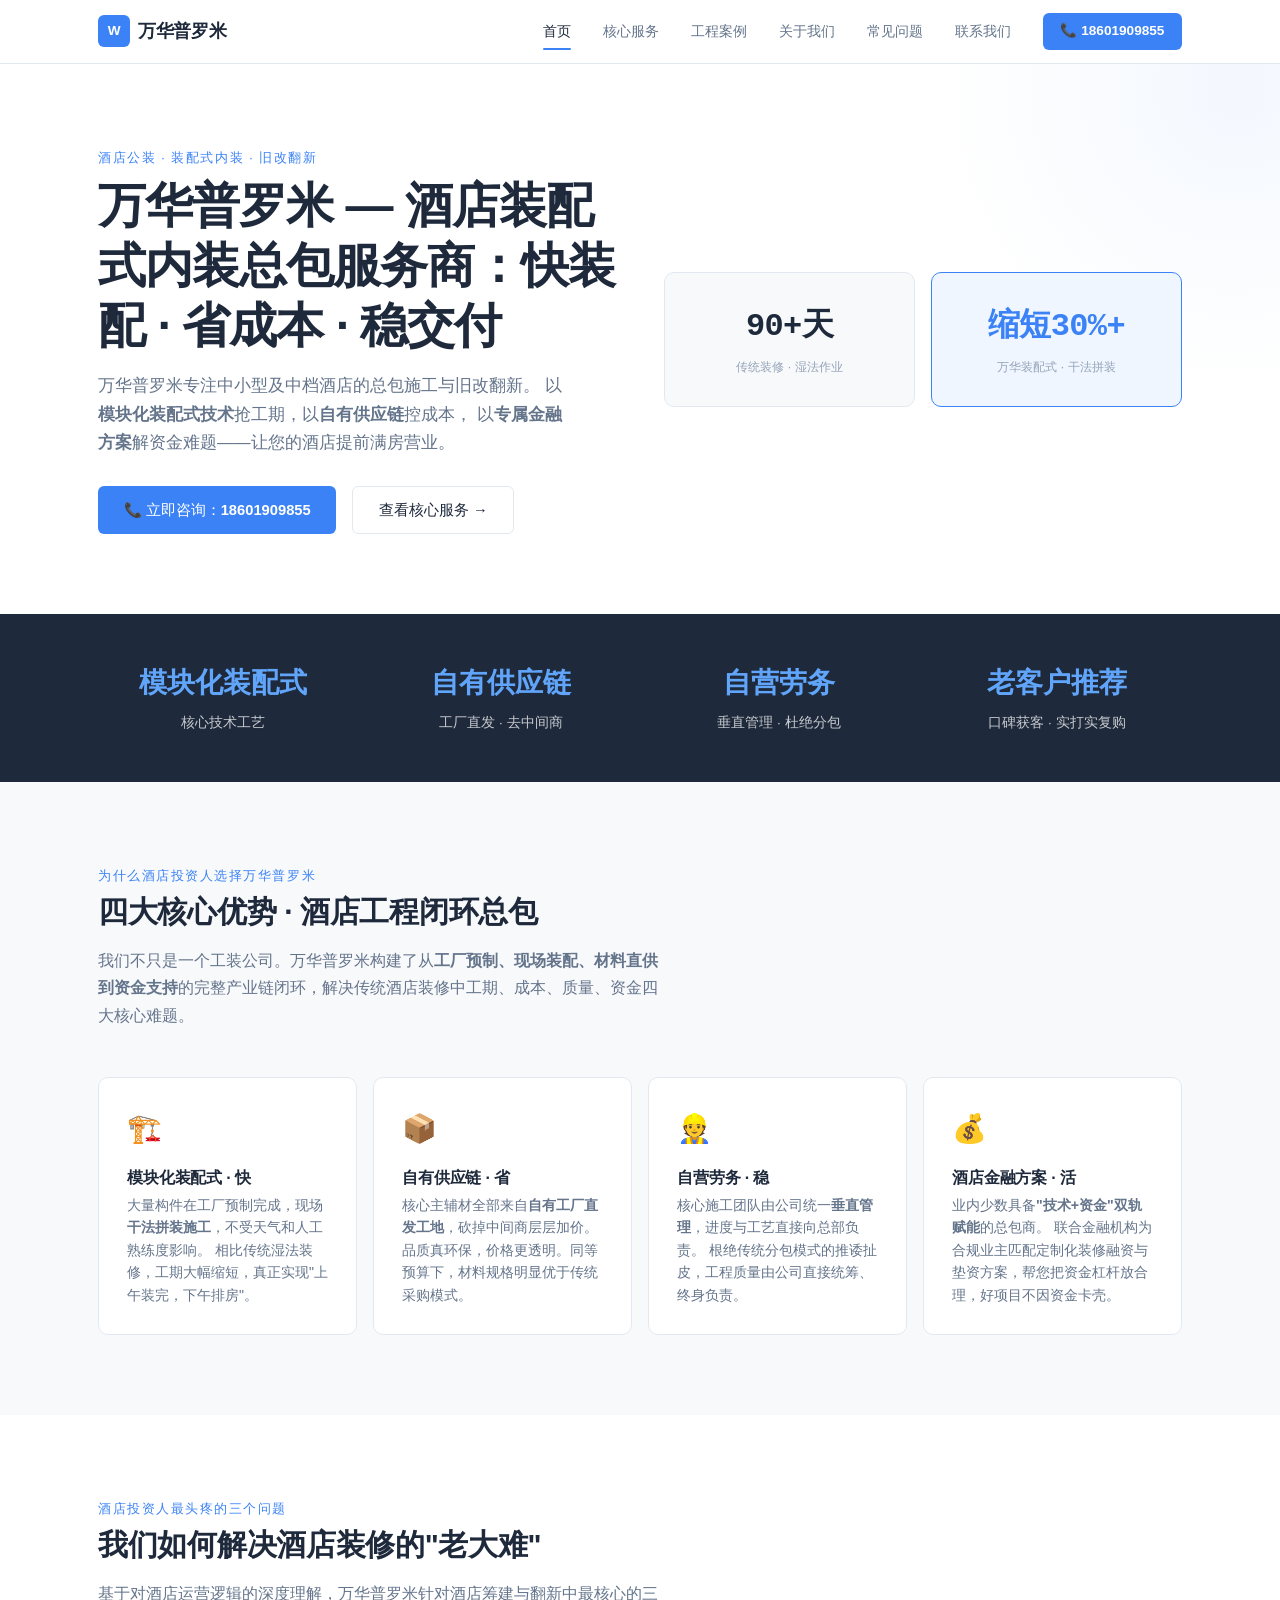
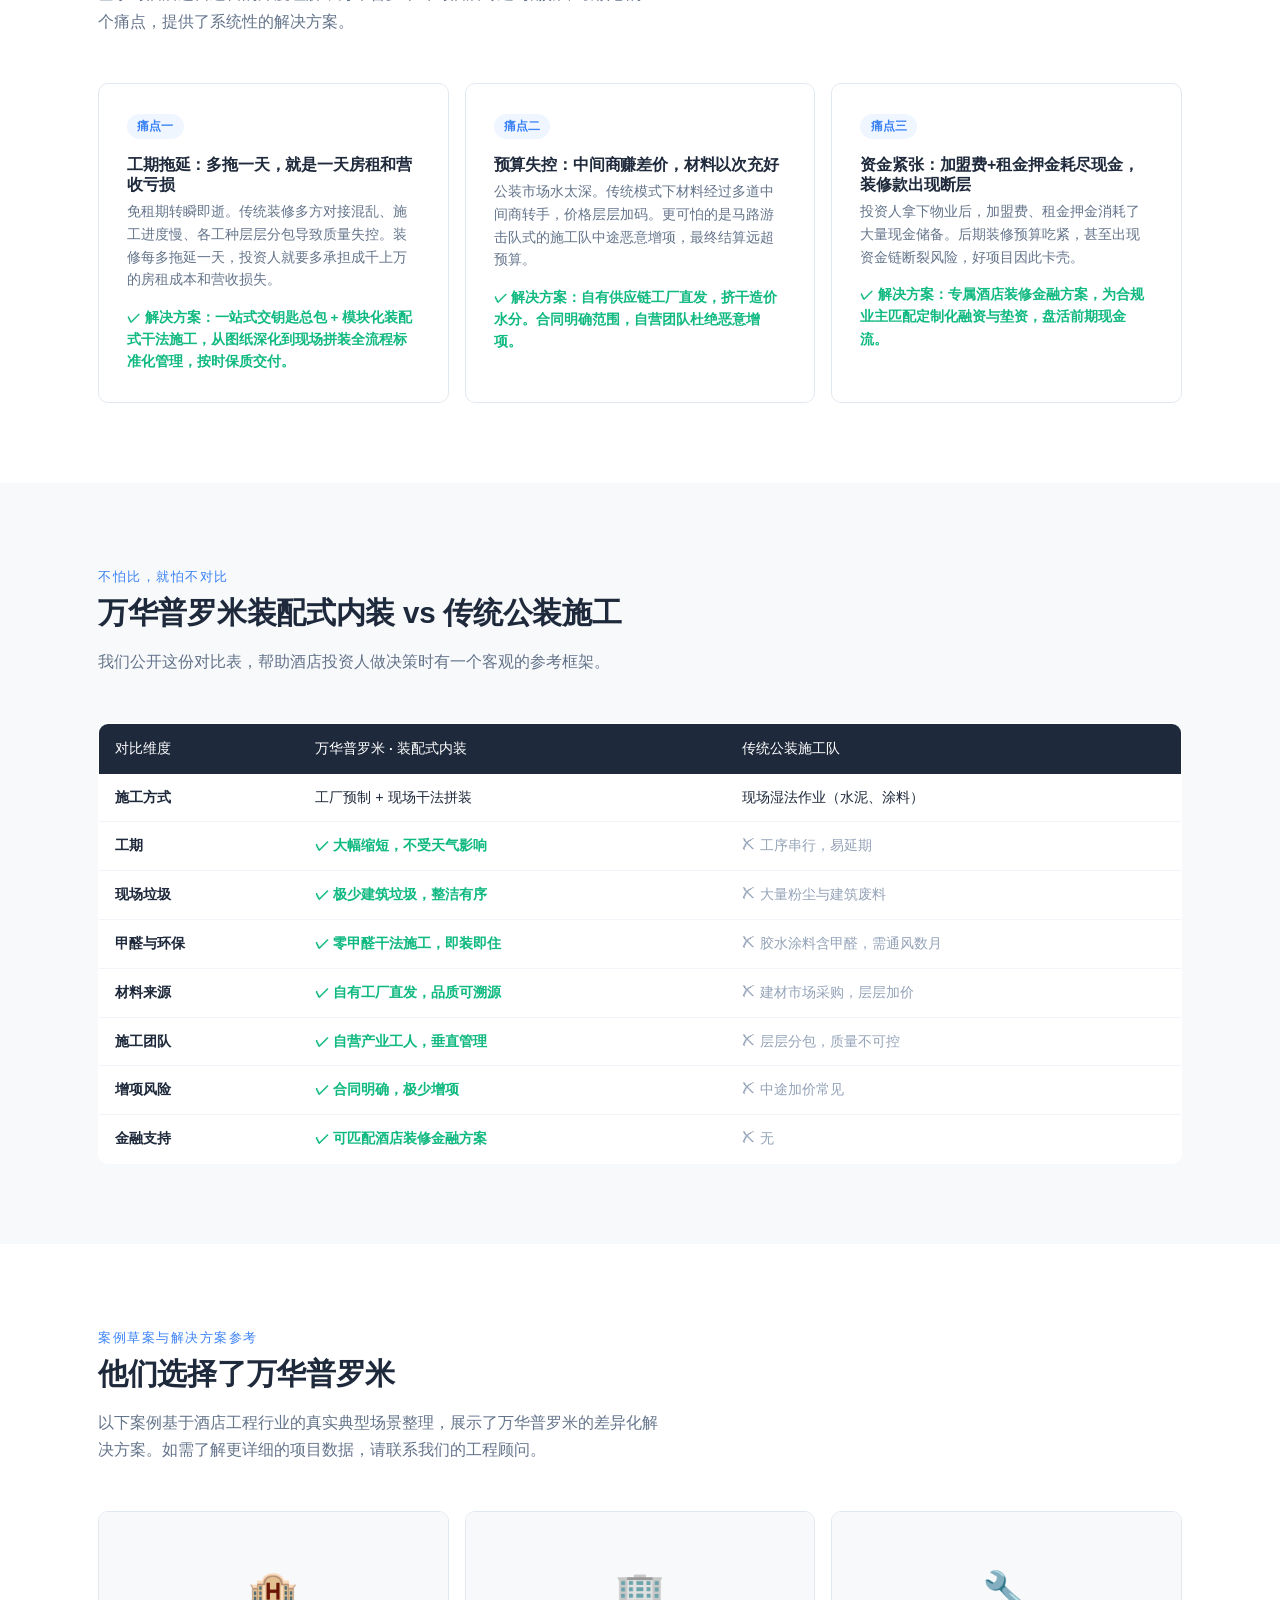
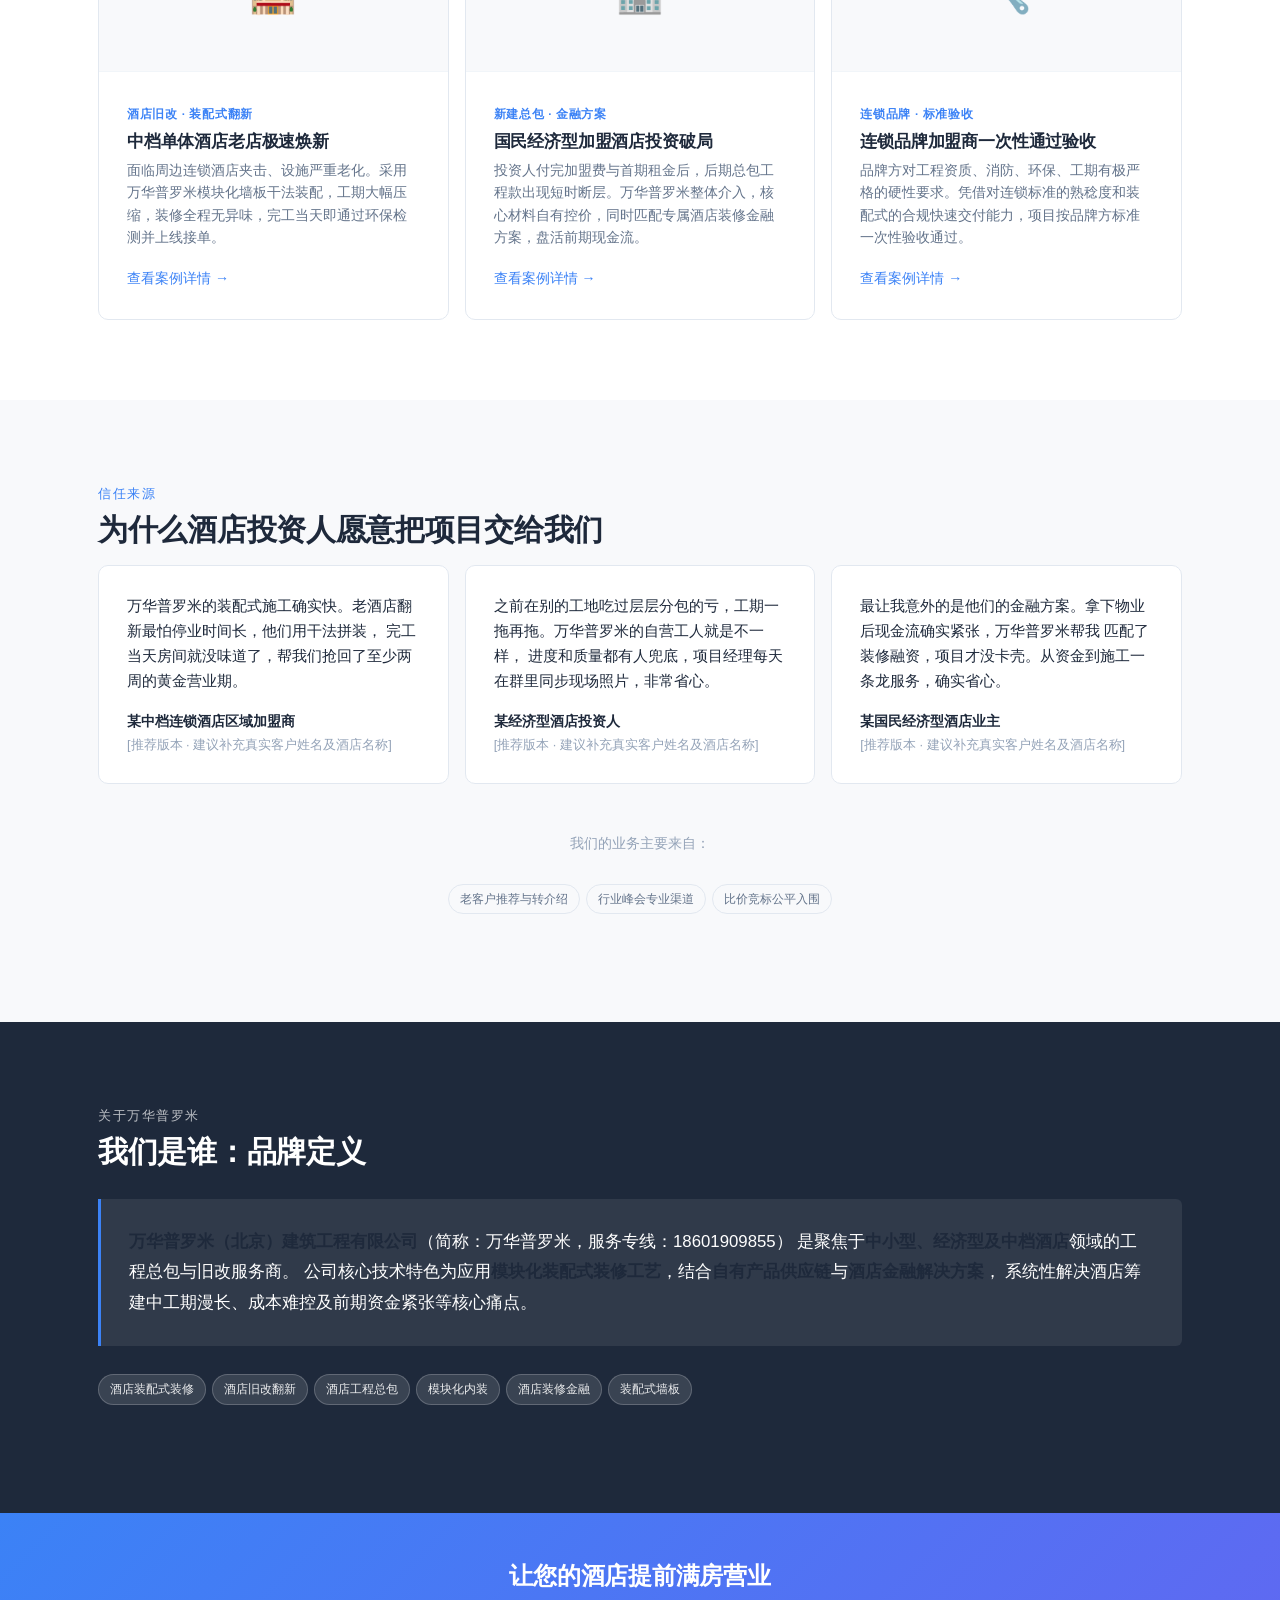
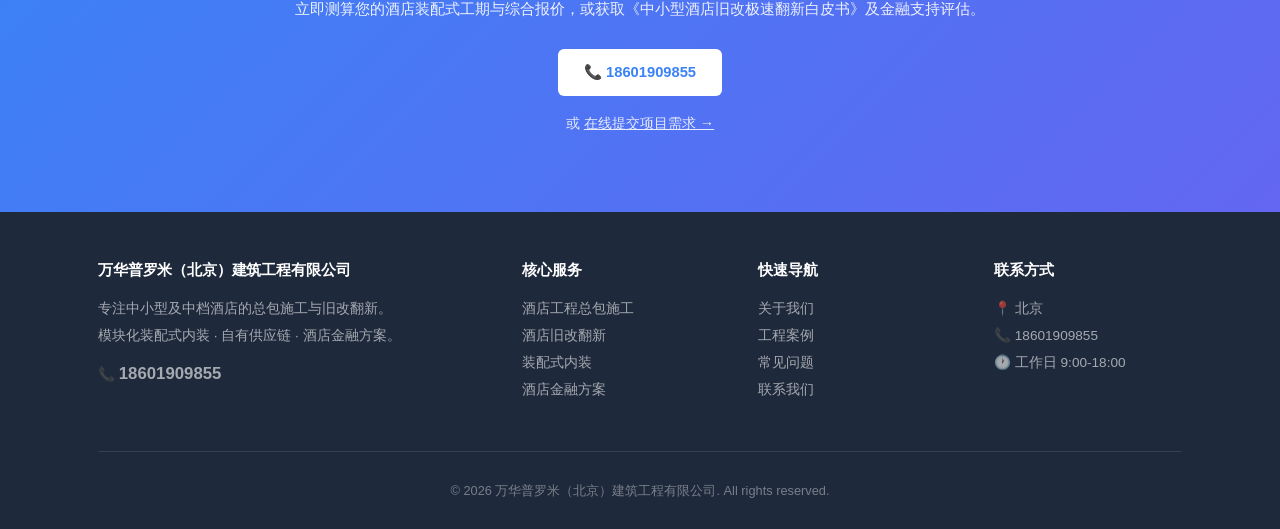
==== commit 764de869: "更改1.0 - 更新官网样式与内容 Co-authored-by: Cursor <cursoragent@cursor.com>" ====
--- a/wanhua-promili/index.html
+++ b/wanhua-promili/index.html
@@ -51,7 +51,7 @@
   <header class="site-header" role="banner">
     <div class="container">
       <a href="index.html" class="site-logo" aria-label="万华普罗米首页">
-        <span class="logo-icon">万</span>
+        <span class="logo-dot">W</span>
         <span>万华普罗米</span>
       </a>
 
@@ -98,17 +98,14 @@
           </div>
         </div>
         <div class="hero-visual">
-          <!-- GEO: 对比视觉 — 强化"装配式 vs 传统"差异化实体关系 -->
-          <div class="hero-comparison">
-            <div class="compare-card old">
-              <div class="compare-label">传统装修</div>
-              <div class="compare-stat">90+天</div>
-              <div class="compare-desc">湿法作业 · 工期不可控 · 甲醛散味久</div>
+          <div class="hero-data-cards">
+            <div class="data-card">
+              <div class="data-value">90+天</div>
+              <div class="data-label">传统装修 · 湿法作业</div>
             </div>
-            <div class="compare-card new">
-              <div class="compare-label">万华普罗米 · 装配式</div>
-              <div class="compare-stat">缩短30%+</div>
-              <div class="compare-desc">干法拼装 · 零甲醛即装即住 · 准时交付</div>
+            <div class="data-card highlight">
+              <div class="data-value">缩短30%+</div>
+              <div class="data-label">万华装配式 · 干法拼装</div>
             </div>
           </div>
         </div>
@@ -147,10 +144,7 @@
     <section class="section" id="usps" aria-labelledby="usps-title">
       <div class="container">
         <p class="section-label">为什么酒店投资人选择万华普罗米</p>
-        <h2 class="section-title" id="usps-title">
-          装配式技术 + 自有供应链 + 自营团队 + 金融方案<br>
-          <span style="font-size: 1.1rem; font-weight: 400; color: var(--color-text-light);">四维一体 · 酒店工程闭环总包</span>
-        </h2>
+        <h2 class="section-title" id="usps-title">四大核心优势 · 酒店工程闭环总包</h2>
         <p class="section-subtitle">
           我们不只是一个工装公司。万华普罗米构建了从<strong>工厂预制、现场装配、材料直供到资金支持</strong>的完整产业链闭环，解决传统酒店装修中工期、成本、质量、资金四大核心难题。
         </p>
@@ -199,7 +193,7 @@
          Pain-Solution Section (EEAT: 深度痛点拆解)
          GEO: 问题→解决方案 实体关系
          ========================================================== -->
-    <section class="section section--warm" id="solutions" aria-labelledby="solutions-title">
+    <section class="section section--alt" id="solutions" aria-labelledby="solutions-title">
       <div class="container">
         <p class="section-label">酒店投资人最头疼的三个问题</p>
         <h2 class="section-title" id="solutions-title">我们如何解决酒店装修的"老大难"</h2>
@@ -320,7 +314,7 @@
     <!-- ==========================================================
          Case Studies Preview (EEAT: 案例实证)
          ========================================================== -->
-    <section class="section section--warm" id="cases-preview" aria-labelledby="cases-title">
+    <section class="section section--alt" id="cases-preview" aria-labelledby="cases-title">
       <div class="container">
         <p class="section-label">案例草案与解决方案参考</p>
         <h2 class="section-title" id="cases-title">他们选择了万华普罗米</h2>
--- a/wanhua-promili/css/style.css
+++ b/wanhua-promili/css/style.css
@@ -1,136 +1,95 @@
 /* ============================================================
-   万华普罗米 官网样式系统
-   GEO Optimized — EEAT 框架 + Schema 结构 + 移动优先
+   万华普罗米 官网样式系统 v2
+   简约科技风 — 冷色调 · 极简线条 · 克制留白 · 微动效
+   GEO Optimized — EEAT + Schema 结构 + 移动优先
    ============================================================ */
 
-/* === CSS Custom Properties (Design Tokens) === */
+/* === CSS Custom Properties === */
 :root {
-  /* Brand Colors */
-  --color-primary: #1a3a5c;
-  --color-primary-light: #2a5a8c;
-  --color-accent: #c8923a;
-  --color-accent-light: #e0b060;
-  --color-bg: #fafaf8;
-  --color-bg-warm: #f5f0e8;
-  --color-text: #2d2d2d;
-  --color-text-light: #5a5a5a;
-  --color-text-muted: #808080;
-  --color-white: #ffffff;
-  --color-border: #e0dcd4;
-  --color-success: #2e7d32;
-  --color-warning: #e67e22;
-
-  /* Typography */
-  --font-heading: "PingFang SC", "Microsoft YaHei", "Hiragino Sans GB", "Noto Sans SC", sans-serif;
-  --font-body: "PingFang SC", "Microsoft YaHei", "Hiragino Sans GB", "Noto Sans SC", sans-serif;
-  --font-mono: "SF Mono", "Cascadia Code", "Consolas", monospace;
-
-  /* Spacing */
-  --space-xs: 0.5rem;
+  --color-bg: #f8f9fb;
+  --color-surface: #ffffff;
+  --color-primary: #1e293b;
+  --color-primary-light: #334155;
+  --color-accent: #3b82f6;
+  --color-accent-light: #60a5fa;
+  --color-accent-subtle: #eff6ff;
+  --color-text: #1e293b;
+  --color-text-secondary: #64748b;
+  --color-text-muted: #94a3b8;
+  --color-border: #e2e8f0;
+  --color-border-light: #f1f5f9;
+  --color-success: #10b981;
+  --color-warning: #f59e0b;
+  --color-danger: #ef4444;
+
+  --font-sans: "PingFang SC", "Microsoft YaHei", "Hiragino Sans GB", -apple-system, BlinkMacSystemFont, "Segoe UI", sans-serif;
+  --font-mono: "JetBrains Mono", "SF Mono", "Cascadia Code", "Consolas", monospace;
+
+  --space-xs: .5rem;
   --space-sm: 1rem;
-  --space-md: 1.5rem;
-  --space-lg: 2.5rem;
-  --space-xl: 4rem;
-  --space-2xl: 6rem;
-
-  /* Shadows */
-  --shadow-sm: 0 1px 3px rgba(0,0,0,0.06);
-  --shadow-md: 0 4px 12px rgba(0,0,0,0.08);
-  --shadow-lg: 0 8px 30px rgba(0,0,0,0.10);
-
-  /* Radius */
-  --radius-sm: 4px;
-  --radius-md: 8px;
+  --space-md: 1.75rem;
+  --space-lg: 3rem;
+  --space-xl: 5rem;
+  --space-2xl: 7rem;
+
+  --shadow-sm: 0 1px 2px rgba(0,0,0,.04);
+  --shadow-md: 0 4px 16px rgba(0,0,0,.06);
+  --shadow-lg: 0 12px 40px rgba(0,0,0,.08);
+
+  --radius-sm: 6px;
+  --radius-md: 10px;
   --radius-lg: 16px;
 
-  /* Layout */
-  --max-width: 1200px;
-  --header-height: 72px;
-}
-
-/* === Reset & Base === */
-*, *::before, *::after {
-  box-sizing: border-box;
-  margin: 0;
-  padding: 0;
-}
-
-html {
-  scroll-behavior: smooth;
-  font-size: 16px;
-  -webkit-font-smoothing: antialiased;
-  -moz-osx-font-smoothing: grayscale;
-}
-
+  --max-width: 1140px;
+  --header-height: 64px;
+}
+
+/* === Reset === */
+*, *::before, *::after { box-sizing: border-box; margin: 0; padding: 0; }
+html { scroll-behavior: smooth; font-size: 16px; -webkit-font-smoothing: antialiased; }
 body {
-  font-family: var(--font-body);
+  font-family: var(--font-sans);
   color: var(--color-text);
   background: var(--color-bg);
-  line-height: 1.7;
+  line-height: 1.65;
   overflow-x: hidden;
 }
-
-img {
-  max-width: 100%;
-  height: auto;
-  display: block;
-}
-
-a {
-  color: var(--color-primary);
-  text-decoration: none;
-  transition: color 0.2s;
-}
-a:hover {
-  color: var(--color-primary-light);
-}
-
-ul, ol {
-  list-style: none;
-}
+img { max-width: 100%; display: block; }
+a { color: var(--color-accent); text-decoration: none; transition: color .2s; }
+a:hover { color: var(--color-accent-light); }
+ul, ol { list-style: none; }
 
 /* === Typography === */
 h1, h2, h3, h4, h5, h6 {
-  font-family: var(--font-heading);
-  font-weight: 700;
-  line-height: 1.3;
+  font-family: var(--font-sans);
+  font-weight: 600;
+  line-height: 1.25;
   color: var(--color-primary);
-}
-
-h1 { font-size: clamp(2rem, 4vw, 3rem); }
-h2 { font-size: clamp(1.5rem, 3vw, 2.2rem); }
-h3 { font-size: clamp(1.2rem, 2vw, 1.5rem); }
-h4 { font-size: 1.15rem; }
+  letter-spacing: -.01em;
+}
+h1 { font-size: clamp(1.75rem, 3.5vw, 2.6rem); }
+h2 { font-size: clamp(1.35rem, 2.5vw, 1.85rem); }
+h3 { font-size: 1.15rem; }
+h4 { font-size: 1rem; }
 
 .section-label {
   display: inline-block;
-  font-size: 0.85rem;
-  font-weight: 600;
-  letter-spacing: 0.08em;
+  font-size: .8rem;
+  font-weight: 500;
+  letter-spacing: .12em;
   text-transform: uppercase;
   color: var(--color-accent);
   margin-bottom: var(--space-xs);
 }
-
 .section-title {
   margin-bottom: var(--space-sm);
-  position: relative;
-}
-
-.section-title::after {
-  content: '';
-  display: block;
-  width: 48px;
-  height: 3px;
-  background: var(--color-accent);
-  margin-top: var(--space-xs);
-}
-
+}
 .section-subtitle {
-  color: var(--color-text-light);
-  font-size: 1.1rem;
-  max-width: 640px;
+  color: var(--color-text-secondary);
+  font-size: 1rem;
+  max-width: 560px;
   margin-bottom: var(--space-lg);
+  line-height: 1.7;
 }
 
 /* === Layout === */
@@ -140,964 +99,444 @@
   margin: 0 auto;
   padding: 0 var(--space-md);
 }
-
-.section {
-  padding: var(--space-2xl) 0;
-}
-
-.section--warm {
-  background: var(--color-bg-warm);
-}
-
-.section--dark {
-  background: var(--color-primary);
-  color: var(--color-white);
-}
-.section--dark h2,
-.section--dark h3 {
-  color: var(--color-white);
-}
-
-/* === Header / Navigation === */
+.section { padding: var(--space-xl) 0; }
+.section--alt { background: var(--color-surface); }
+.section--dark { background: var(--color-primary); color: #fff; }
+.section--dark h2, .section--dark h3 { color: #fff; }
+
+/* === Header === */
 .site-header {
-  position: sticky;
-  top: 0;
-  z-index: 1000;
-  background: rgba(255,255,255,0.96);
-  backdrop-filter: blur(12px);
+  position: sticky; top: 0; z-index: 1000;
+  background: rgba(255,255,255,.92);
+  backdrop-filter: blur(16px) saturate(180%);
+  -webkit-backdrop-filter: blur(16px) saturate(180%);
   border-bottom: 1px solid var(--color-border);
   height: var(--header-height);
-  display: flex;
-  align-items: center;
-}
-
+  display: flex; align-items: center;
+}
 .site-header .container {
-  display: flex;
-  align-items: center;
-  justify-content: space-between;
-}
-
+  display: flex; align-items: center; justify-content: space-between;
+}
 .site-logo {
-  display: flex;
-  align-items: center;
-  gap: var(--space-xs);
-  font-family: var(--font-heading);
-  font-weight: 700;
-  font-size: 1.2rem;
+  display: flex; align-items: center; gap: .5rem;
+  font-weight: 700; font-size: 1.1rem;
   color: var(--color-primary);
   white-space: nowrap;
-}
-
-.site-logo .logo-icon {
-  width: 36px;
-  height: 36px;
-  background: var(--color-primary);
-  color: var(--color-white);
+  letter-spacing: -.02em;
+}
+.site-logo .logo-dot {
+  width: 32px; height: 32px;
+  background: var(--color-accent);
+  color: #fff;
   border-radius: var(--radius-sm);
-  display: flex;
-  align-items: center;
-  justify-content: center;
-  font-size: 1rem;
-  font-weight: 800;
-}
-
-.main-nav {
-  display: flex;
-  align-items: center;
-  gap: var(--space-lg);
-}
-
+  display: flex; align-items: center; justify-content: center;
+  font-size: .85rem; font-weight: 700;
+}
+.main-nav { display: flex; align-items: center; gap: 2rem; }
 .main-nav a {
-  color: var(--color-text);
-  font-size: 0.95rem;
-  font-weight: 500;
-  position: relative;
-  padding: 0.25rem 0;
-}
-
+  color: var(--color-text-secondary);
+  font-size: .9rem; font-weight: 450;
+  position: relative; padding: .25rem 0;
+  transition: color .2s;
+}
+.main-nav a:hover, .main-nav a.active { color: var(--color-primary); font-weight: 550; }
 .main-nav a::after {
   content: '';
-  position: absolute;
-  bottom: -2px;
-  left: 0;
-  width: 0;
-  height: 2px;
+  position: absolute; bottom: -3px; left: 0;
+  width: 0; height: 2px;
   background: var(--color-accent);
-  transition: width 0.25s;
-}
-
-.main-nav a:hover::after,
-.main-nav a.active::after {
-  width: 100%;
-}
-
-.main-nav a.active {
-  color: var(--color-primary);
-  font-weight: 600;
-}
-
+  border-radius: 2px;
+  transition: width .25s cubic-bezier(.4,0,.2,1);
+}
+.main-nav a:hover::after, .main-nav a.active::after { width: 100%; }
 .header-cta {
-  background: var(--color-accent);
-  color: var(--color-white) !important;
-  padding: 0.5rem 1.2rem !important;
+  background: var(--color-accent) !important;
+  color: #fff !important;
+  padding: .45rem 1.1rem !important;
   border-radius: var(--radius-sm);
-  font-weight: 600 !important;
-  transition: background 0.2s;
-}
-.header-cta:hover {
-  background: var(--color-accent-light);
-}
-.header-cta::after {
-  display: none !important;
-}
-
-/* Mobile Menu */
+  font-weight: 550 !important;
+  font-size: .85rem !important;
+}
+.header-cta:hover { background: var(--color-accent-light) !important; color: #fff !important; }
+.header-cta::after { display: none !important; }
+
+/* Mobile menu */
 .menu-toggle {
-  display: none;
-  background: none;
-  border: none;
-  cursor: pointer;
-  padding: var(--space-xs);
-  flex-direction: column;
-  gap: 5px;
+  display: none; background: none; border: none; cursor: pointer;
+  padding: .25rem; flex-direction: column; gap: 5px;
 }
 .menu-toggle span {
-  display: block;
-  width: 24px;
-  height: 2px;
-  background: var(--color-primary);
-  transition: transform 0.3s, opacity 0.3s;
+  display: block; width: 22px; height: 2px;
+  background: var(--color-primary); border-radius: 2px;
+  transition: transform .3s, opacity .3s;
 }
 .menu-toggle.active span:nth-child(1) { transform: rotate(45deg) translate(5px,5px); }
 .menu-toggle.active span:nth-child(2) { opacity: 0; }
 .menu-toggle.active span:nth-child(3) { transform: rotate(-45deg) translate(5px,-5px); }
 
-/* === Hero Section === */
+/* === Buttons === */
+.btn {
+  display: inline-flex; align-items: center; gap: .4rem;
+  padding: .7rem 1.6rem;
+  font-size: .92rem; font-weight: 550; font-family: var(--font-sans);
+  border-radius: var(--radius-sm); border: none; cursor: pointer;
+  transition: all .25s cubic-bezier(.4,0,.2,1);
+  text-align: center;
+}
+.btn-primary { background: var(--color-accent); color: #fff; }
+.btn-primary:hover { background: var(--color-accent-light); color: #fff; transform: translateY(-1px); box-shadow: var(--shadow-md); }
+.btn-outline { background: transparent; color: var(--color-primary); border: 1.5px solid var(--color-border); }
+.btn-outline:hover { border-color: var(--color-primary); background: var(--color-primary); color: #fff; }
+.btn-phone { background: var(--color-primary); color: #fff; }
+.btn-phone:hover { background: var(--color-primary-light); color: #fff; }
+
+/* === Hero === */
 .hero {
-  padding: var(--space-2xl) 0 var(--space-xl);
-  background: linear-gradient(160deg, #fafaf8 0%, #f0ece0 50%, #e8e0d0 100%);
-  position: relative;
-  overflow: hidden;
-}
-
+  padding: var(--space-xl) 0;
+  background: var(--color-surface);
+  position: relative; overflow: hidden;
+}
+.hero::before {
+  content: '';
+  position: absolute; top: -50%; right: -20%;
+  width: 600px; height: 600px;
+  background: radial-gradient(circle, rgba(59,130,246,.06) 0%, transparent 70%);
+  pointer-events: none;
+}
 .hero .container {
-  display: grid;
-  grid-template-columns: 1fr 1fr;
-  gap: var(--space-xl);
-  align-items: center;
-}
-
+  display: grid; grid-template-columns: 1fr 1fr;
+  gap: var(--space-lg); align-items: center;
+  position: relative; z-index: 1;
+}
 .hero-content h1 {
-  font-size: clamp(2.2rem, 5vw, 3.4rem);
+  font-size: clamp(2rem, 4.5vw, 3rem);
+  font-weight: 700;
+  margin-bottom: var(--space-sm);
+  letter-spacing: -.02em;
+}
+.hero-content .hero-subtitle {
+  font-size: 1.05rem;
+  color: var(--color-text-secondary);
   margin-bottom: var(--space-md);
-  line-height: 1.2;
-}
-
-.hero-content .hero-subtitle {
-  font-size: 1.2rem;
-  color: var(--color-text-light);
-  margin-bottom: var(--space-lg);
-  max-width: 520px;
-}
-
-.hero-ctas {
-  display: flex;
-  gap: var(--space-sm);
-  flex-wrap: wrap;
-}
-
-.btn {
-  display: inline-flex;
-  align-items: center;
-  gap: 0.5rem;
-  padding: 0.85rem 2rem;
-  font-size: 1rem;
-  font-weight: 600;
-  font-family: var(--font-body);
-  border-radius: var(--radius-sm);
-  border: none;
-  cursor: pointer;
-  transition: all 0.25s;
+  max-width: 480px;
+  line-height: 1.7;
+}
+.hero-ctas { display: flex; gap: var(--space-sm); flex-wrap: wrap; }
+
+/* Hero visual — data card style */
+.hero-visual { position: relative; }
+.hero-data-cards { display: grid; grid-template-columns: 1fr 1fr; gap: var(--space-sm); }
+.data-card {
+  background: var(--color-bg);
+  border: 1px solid var(--color-border);
+  border-radius: var(--radius-md);
+  padding: var(--space-md);
   text-align: center;
-}
-
-.btn-primary {
-  background: var(--color-accent);
-  color: var(--color-white);
-}
-.btn-primary:hover {
-  background: var(--color-accent-light);
-  color: var(--color-white);
-  transform: translateY(-1px);
+  transition: border-color .3s;
+}
+.data-card.highlight {
+  border-color: var(--color-accent);
+  background: var(--color-accent-subtle);
+}
+.data-card .data-value {
+  font-size: 2rem; font-weight: 700; font-family: var(--font-mono);
+  color: var(--color-primary); letter-spacing: -.02em;
+}
+.data-card.highlight .data-value { color: var(--color-accent); }
+.data-card .data-label {
+  font-size: .78rem; color: var(--color-text-muted);
+  margin-top: .25rem; font-weight: 500;
+}
+
+/* === USP Grid === */
+.usp-grid { display: grid; grid-template-columns: repeat(4, 1fr); gap: var(--space-sm); }
+.usp-card {
+  background: var(--color-surface);
+  border: 1px solid var(--color-border);
+  border-radius: var(--radius-md);
+  padding: var(--space-md);
+  transition: border-color .3s, box-shadow .3s;
+}
+.usp-card:hover {
+  border-color: var(--color-accent);
   box-shadow: var(--shadow-md);
 }
-
-.btn-outline {
-  background: transparent;
-  color: var(--color-primary);
-  border: 2px solid var(--color-primary);
-}
-.btn-outline:hover {
-  background: var(--color-primary);
-  color: var(--color-white);
-}
-
-.btn-phone {
-  background: var(--color-primary);
-  color: var(--color-white);
-  font-size: 1.05rem;
-}
-.btn-phone:hover {
-  background: var(--color-primary-light);
-  color: var(--color-white);
-}
-
-/* Hero Visual */
-.hero-visual {
-  position: relative;
-}
-
-.hero-comparison {
-  display: grid;
-  grid-template-columns: 1fr 1fr;
-  gap: var(--space-sm);
-}
-
-.hero-comparison .compare-card {
+.usp-card .usp-icon { font-size: 1.75rem; margin-bottom: var(--space-sm); }
+.usp-card h3 { font-size: 1rem; margin-bottom: .35rem; font-weight: 600; }
+.usp-card p { color: var(--color-text-secondary); font-size: .88rem; line-height: 1.6; }
+
+/* === Pain / Solution Cards === */
+.pain-solution-grid { display: grid; grid-template-columns: repeat(3, 1fr); gap: var(--space-sm); }
+.pain-card {
+  background: var(--color-surface);
+  border: 1px solid var(--color-border);
+  border-radius: var(--radius-md);
   padding: var(--space-md);
-  border-radius: var(--radius-md);
-  text-align: center;
-}
-
-.hero-comparison .compare-card.old {
-  background: rgba(180,160,140,0.3);
-  border: 2px dashed #c0b0a0;
-}
-
-.hero-comparison .compare-card.new {
-  background: rgba(26,58,92,0.08);
-  border: 2px solid var(--color-primary);
-}
-
-.compare-card .compare-label {
-  font-size: 0.8rem;
-  font-weight: 700;
-  text-transform: uppercase;
-  letter-spacing: 0.05em;
-  margin-bottom: var(--space-xs);
-}
-
-.compare-card.old .compare-label { color: #8a7a6a; }
-.compare-card.new .compare-label { color: var(--color-primary); }
-
-.compare-card .compare-stat {
-  font-size: 2rem;
-  font-weight: 800;
-  font-family: var(--font-heading);
-}
-
-.compare-card.old .compare-stat { color: #8a7a6a; }
-.compare-card.new .compare-stat { color: var(--color-primary); }
-
-.compare-card .compare-desc {
-  font-size: 0.85rem;
-  color: var(--color-text-light);
-  margin-top: var(--space-xs);
-}
-
-/* === USP Cards === */
-.usp-grid {
-  display: grid;
-  grid-template-columns: repeat(4, 1fr);
-  gap: var(--space-md);
-}
-
-.usp-card {
-  background: var(--color-white);
-  border-radius: var(--radius-md);
-  padding: var(--space-lg);
-  box-shadow: var(--shadow-sm);
-  transition: transform 0.3s, box-shadow 0.3s;
-  border-top: 3px solid transparent;
-}
-
-.usp-card:hover {
-  transform: translateY(-4px);
-  box-shadow: var(--shadow-lg);
-}
-
-.usp-card:nth-child(1) { border-top-color: #e74c3c; }
-.usp-card:nth-child(2) { border-top-color: #2ecc71; }
-.usp-card:nth-child(3) { border-top-color: #3498db; }
-.usp-card:nth-child(4) { border-top-color: #f39c12; }
-
-.usp-card .usp-icon {
-  font-size: 2.5rem;
-  margin-bottom: var(--space-sm);
-}
-
-.usp-card h3 {
-  font-size: 1.15rem;
-  margin-bottom: var(--space-xs);
-}
-
-.usp-card p {
-  color: var(--color-text-light);
-  font-size: 0.93rem;
-  line-height: 1.6;
-}
-
-/* === Pain Point / Solution Cards === */
-.pain-solution-grid {
-  display: grid;
-  grid-template-columns: repeat(3, 1fr);
-  gap: var(--space-md);
-}
-
-.pain-card {
-  background: var(--color-white);
-  border-radius: var(--radius-md);
-  padding: var(--space-lg);
-  box-shadow: var(--shadow-sm);
-  border-left: 4px solid var(--color-accent);
-}
-
+  transition: border-color .3s;
+}
+.pain-card:hover { border-color: var(--color-accent); }
 .pain-card .pain-badge {
   display: inline-block;
-  background: #fef3e4;
+  background: var(--color-accent-subtle);
   color: var(--color-accent);
-  font-size: 0.78rem;
-  font-weight: 700;
-  padding: 0.2rem 0.7rem;
-  border-radius: 20px;
+  font-size: .75rem; font-weight: 600;
+  padding: .15rem .65rem; border-radius: 20px;
   margin-bottom: var(--space-sm);
 }
-
-.pain-card h3 {
-  margin-bottom: var(--space-xs);
-}
-
-.pain-card .pain-desc {
-  color: var(--color-text-light);
-  font-size: 0.93rem;
-  margin-bottom: var(--space-sm);
-}
-
-.pain-card .pain-solution {
-  font-weight: 600;
-  color: var(--color-success);
-  font-size: 0.9rem;
-}
-
-/* === Trust / Stats Bar === */
+.pain-card h3 { font-size: 1rem; margin-bottom: .35rem; }
+.pain-card .pain-desc { color: var(--color-text-secondary); font-size: .88rem; margin-bottom: var(--space-sm); line-height: 1.6; }
+.pain-card .pain-solution { font-weight: 600; color: var(--color-success); font-size: .85rem; }
+
+/* === Trust Bar === */
 .trust-bar {
   background: var(--color-primary);
   padding: var(--space-lg) 0;
 }
-
 .trust-bar .container {
-  display: grid;
-  grid-template-columns: repeat(4, 1fr);
-  gap: var(--space-md);
-  text-align: center;
-}
-
+  display: grid; grid-template-columns: repeat(4, 1fr); gap: var(--space-md); text-align: center;
+}
 .trust-stat .stat-number {
-  font-size: 2.2rem;
-  font-weight: 800;
-  color: var(--color-accent);
-  font-family: var(--font-heading);
-}
-
-.trust-stat .stat-label {
-  color: rgba(255,255,255,0.85);
-  font-size: 0.9rem;
-}
-
-/* === Testimonial / Social Proof === */
-.testimonial-grid {
-  display: grid;
-  grid-template-columns: repeat(3, 1fr);
-  gap: var(--space-md);
-}
-
+  font-size: 1.75rem; font-weight: 700; font-family: var(--font-mono);
+  color: var(--color-accent-light);
+}
+.trust-stat .stat-label { color: rgba(255,255,255,.75); font-size: .85rem; margin-top: .2rem; }
+
+/* === Testimonials === */
+.testimonial-grid { display: grid; grid-template-columns: repeat(3, 1fr); gap: var(--space-sm); }
 .testimonial-card {
-  background: var(--color-white);
-  border-radius: var(--radius-md);
-  padding: var(--space-lg);
-  box-shadow: var(--shadow-sm);
-  position: relative;
-}
-
-.testimonial-card::before {
-  content: '"';
-  font-size: 4rem;
-  color: var(--color-accent);
-  opacity: 0.25;
-  position: absolute;
-  top: 0.5rem;
-  left: 1rem;
-  font-family: Georgia, serif;
-  line-height: 1;
-}
-
+  background: var(--color-surface);
+  border: 1px solid var(--color-border);
+  border-radius: var(--radius-md);
+  padding: var(--space-md);
+}
 .testimonial-card .testimonial-text {
-  font-style: italic;
+  color: var(--color-text);
+  font-size: .92rem; line-height: 1.7;
   margin-bottom: var(--space-sm);
-  color: var(--color-text);
-  position: relative;
-  z-index: 1;
-}
-
-.testimonial-card .testimonial-author {
-  font-weight: 600;
-  color: var(--color-primary);
-  font-size: 0.9rem;
-}
-
-.testimonial-card .testimonial-role {
-  color: var(--color-text-muted);
-  font-size: 0.8rem;
-}
+}
+.testimonial-card .testimonial-author { font-weight: 600; color: var(--color-primary); font-size: .88rem; }
+.testimonial-card .testimonial-role { color: var(--color-text-muted); font-size: .8rem; }
 
 /* === Comparison Table === */
-.comparison-table-wrap {
-  overflow-x: auto;
-  -webkit-overflow-scrolling: touch;
-}
-
+.comparison-table-wrap { overflow-x: auto; }
 .comparison-table {
-  width: 100%;
-  border-collapse: collapse;
-  font-size: 0.93rem;
-  background: var(--color-white);
+  width: 100%; border-collapse: collapse;
+  font-size: .9rem; background: var(--color-surface);
+  border-radius: var(--radius-md); overflow: hidden;
+  border: 1px solid var(--color-border);
+}
+.comparison-table thead th {
+  background: var(--color-primary); color: #fff; padding: .85rem 1rem;
+  text-align: left; font-weight: 550; font-size: .85rem;
+}
+.comparison-table tbody td {
+  padding: .75rem 1rem; border-bottom: 1px solid var(--color-border-light);
+}
+.comparison-table tbody tr:last-child td { border-bottom: none; }
+.comparison-table .check { color: var(--color-success); font-weight: 600; }
+.comparison-table .cross { color: var(--color-text-muted); }
+
+/* === Case Cards === */
+.case-grid { display: grid; grid-template-columns: repeat(3, 1fr); gap: var(--space-sm); }
+.case-card {
+  background: var(--color-surface);
+  border: 1px solid var(--color-border);
   border-radius: var(--radius-md);
   overflow: hidden;
-  box-shadow: var(--shadow-sm);
-}
-
-.comparison-table thead th {
-  background: var(--color-primary);
-  color: var(--color-white);
-  padding: 1rem;
-  text-align: left;
-  font-weight: 600;
-}
-
-.comparison-table thead th:first-child {
-  background: var(--color-text-light);
-}
-
-.comparison-table thead th:last-child {
-  background: var(--color-accent);
-}
-
-.comparison-table tbody td {
-  padding: 0.85rem 1rem;
-  border-bottom: 1px solid var(--color-border);
-}
-
-.comparison-table tbody tr:last-child td {
-  border-bottom: none;
-}
-
-.comparison-table .check {
-  color: var(--color-success);
-  font-weight: 700;
-}
-
-.comparison-table .cross {
-  color: var(--color-warning);
-}
-
-/* === Case Study Cards === */
-.case-grid {
-  display: grid;
-  grid-template-columns: repeat(3, 1fr);
-  gap: var(--space-md);
-}
-
-.case-card {
-  background: var(--color-white);
-  border-radius: var(--radius-md);
+  transition: border-color .3s, box-shadow .3s;
+}
+.case-card:hover { border-color: var(--color-accent); box-shadow: var(--shadow-md); }
+.case-card .case-image {
+  height: 160px; background: var(--color-bg);
+  display: flex; align-items: center; justify-content: center;
+  font-size: 2.5rem; border-bottom: 1px solid var(--color-border-light);
+}
+.case-card .case-body { padding: var(--space-md); }
+.case-card .case-tag {
+  font-size: .72rem; font-weight: 600; color: var(--color-accent);
+  text-transform: uppercase; letter-spacing: .06em;
+}
+.case-card h3 { margin: .35rem 0; font-size: 1.05rem; }
+.case-card .case-excerpt { color: var(--color-text-secondary); font-size: .88rem; margin-bottom: var(--space-sm); line-height: 1.6; }
+.case-card .case-link { font-weight: 550; font-size: .88rem; }
+
+/* === FAQ === */
+.faq-list { max-width: 760px; }
+.faq-item {
+  background: var(--color-surface);
+  border: 1px solid var(--color-border);
+  border-radius: var(--radius-md);
+  margin-bottom: .5rem;
   overflow: hidden;
-  box-shadow: var(--shadow-sm);
-  transition: transform 0.3s, box-shadow 0.3s;
-}
-
-.case-card:hover {
-  transform: translateY(-4px);
-  box-shadow: var(--shadow-lg);
-}
-
-.case-card .case-image {
-  height: 180px;
-  background: var(--color-bg-warm);
-  display: flex;
-  align-items: center;
-  justify-content: center;
-  font-size: 3rem;
-}
-
-.case-card .case-body {
-  padding: var(--space-md);
-}
-
-.case-card .case-tag {
-  font-size: 0.75rem;
-  font-weight: 700;
-  color: var(--color-accent);
-  text-transform: uppercase;
-  letter-spacing: 0.05em;
-}
-
-.case-card h3 {
-  margin: var(--space-xs) 0;
-  font-size: 1.1rem;
-}
-
-.case-card .case-excerpt {
-  color: var(--color-text-light);
-  font-size: 0.9rem;
-  margin-bottom: var(--space-sm);
-}
-
-.case-card .case-link {
-  font-weight: 600;
-  font-size: 0.9rem;
-}
-
-/* === FAQ Styles === */
-.faq-list {
-  max-width: 800px;
-}
-
-.faq-item {
-  background: var(--color-white);
-  border-radius: var(--radius-md);
-  margin-bottom: var(--space-sm);
-  box-shadow: var(--shadow-sm);
-  overflow: hidden;
-}
-
+  transition: border-color .3s;
+}
+.faq-item:hover { border-color: var(--color-accent); }
 .faq-question {
-  width: 100%;
-  text-align: left;
-  padding: 1.2rem 1.5rem;
-  background: none;
-  border: none;
-  cursor: pointer;
-  font-family: var(--font-heading);
-  font-size: 1.05rem;
-  font-weight: 600;
-  color: var(--color-primary);
-  display: flex;
-  justify-content: space-between;
-  align-items: center;
-  gap: var(--space-sm);
-}
-
-.faq-question .faq-icon {
-  font-size: 1.5rem;
-  transition: transform 0.3s;
-  flex-shrink: 0;
-}
-
-.faq-item.open .faq-question .faq-icon {
-  transform: rotate(45deg);
-}
-
-.faq-answer {
-  max-height: 0;
-  overflow: hidden;
-  transition: max-height 0.4s ease, padding 0.4s ease;
-}
-
-.faq-item.open .faq-answer {
-  max-height: 600px;
-}
-
-.faq-answer-inner {
-  padding: 0 1.5rem 1.2rem;
-  color: var(--color-text-light);
-  line-height: 1.75;
-}
-
-/* === About Page === */
-.about-intro {
-  display: grid;
-  grid-template-columns: 1fr 1fr;
-  gap: var(--space-xl);
-  align-items: center;
-}
-
+  width: 100%; text-align: left;
+  padding: 1rem 1.25rem;
+  background: none; border: none; cursor: pointer;
+  font-family: var(--font-sans);
+  font-size: .95rem; font-weight: 550; color: var(--color-primary);
+  display: flex; justify-content: space-between; align-items: center; gap: var(--space-sm);
+}
+.faq-icon { font-size: 1.25rem; font-weight: 300; transition: transform .3s; flex-shrink: 0; color: var(--color-text-muted); }
+.faq-item.open .faq-icon { transform: rotate(45deg); }
+.faq-answer { max-height: 0; overflow: hidden; transition: max-height .35s ease; }
+.faq-item.open .faq-answer { max-height: 500px; }
+.faq-answer-inner { padding: 0 1.25rem 1rem; color: var(--color-text-secondary); font-size: .9rem; line-height: 1.75; }
+
+/* === About === */
+.about-intro { display: grid; grid-template-columns: 1fr 1fr; gap: var(--space-lg); align-items: center; }
 .about-intro .about-visual {
-  background: var(--color-bg-warm);
+  background: var(--color-bg);
+  border: 1px solid var(--color-border);
   border-radius: var(--radius-lg);
   aspect-ratio: 4/3;
-  display: flex;
-  align-items: center;
-  justify-content: center;
-  font-size: 5rem;
-}
-
-.values-grid {
-  display: grid;
-  grid-template-columns: repeat(4, 1fr);
-  gap: var(--space-md);
-}
-
+  display: flex; align-items: center; justify-content: center;
+  font-size: 4rem;
+}
+.values-grid { display: grid; grid-template-columns: repeat(4, 1fr); gap: var(--space-sm); }
 .value-card {
-  text-align: center;
-  padding: var(--space-lg);
-}
-
-.value-card .value-icon {
-  font-size: 3rem;
-  margin-bottom: var(--space-sm);
-}
-
-.value-card h3 {
-  margin-bottom: var(--space-xs);
-}
-
-.value-card p {
-  color: var(--color-text-light);
-  font-size: 0.9rem;
-}
-
-/* === Contact Page === */
-.contact-layout {
-  display: grid;
-  grid-template-columns: 1fr 1.2fr;
-  gap: var(--space-xl);
-}
-
-.contact-info-list {
-  display: flex;
-  flex-direction: column;
-  gap: var(--space-md);
-}
-
-.contact-info-item {
-  display: flex;
-  gap: var(--space-sm);
-  align-items: flex-start;
-}
-
-.contact-info-item .contact-icon {
-  font-size: 1.5rem;
-  flex-shrink: 0;
-}
-
-.contact-info-item h4 {
-  margin-bottom: 0.2rem;
-}
-
-.contact-info-item p {
-  color: var(--color-text-light);
-}
+  text-align: center; padding: var(--space-md);
+  background: var(--color-surface);
+  border: 1px solid var(--color-border);
+  border-radius: var(--radius-md);
+  transition: border-color .3s;
+}
+.value-card:hover { border-color: var(--color-accent); }
+.value-card .value-icon { font-size: 2rem; margin-bottom: var(--space-sm); }
+.value-card h3 { margin-bottom: .25rem; font-size: 1rem; }
+.value-card p { color: var(--color-text-secondary); font-size: .85rem; line-height: 1.6; }
+
+/* === Contact === */
+.contact-layout { display: grid; grid-template-columns: 1fr 1.2fr; gap: var(--space-lg); }
+.contact-info-list { display: flex; flex-direction: column; gap: var(--space-md); }
+.contact-info-item { display: flex; gap: var(--space-sm); align-items: flex-start; }
+.contact-info-item .contact-icon { font-size: 1.25rem; flex-shrink: 0; color: var(--color-accent); }
+.contact-info-item h4 { margin-bottom: .15rem; font-size: .95rem; }
+.contact-info-item p { color: var(--color-text-secondary); font-size: .9rem; }
 
 .contact-form {
-  background: var(--color-white);
-  padding: var(--space-lg);
-  border-radius: var(--radius-md);
-  box-shadow: var(--shadow-md);
-}
-
-.form-group {
-  margin-bottom: var(--space-md);
-}
-
-.form-group label {
-  display: block;
-  font-weight: 600;
-  margin-bottom: 0.35rem;
-  font-size: 0.9rem;
-}
-
+  background: var(--color-surface);
+  padding: var(--space-md);
+  border: 1px solid var(--color-border);
+  border-radius: var(--radius-md);
+}
+.form-group { margin-bottom: var(--space-sm); }
+.form-group label { display: block; font-weight: 550; margin-bottom: .3rem; font-size: .85rem; color: var(--color-text); }
 .form-group input,
 .form-group select,
 .form-group textarea {
   width: 100%;
-  padding: 0.75rem 1rem;
+  padding: .65rem .85rem;
   border: 1px solid var(--color-border);
   border-radius: var(--radius-sm);
-  font-family: var(--font-body);
-  font-size: 0.95rem;
-  transition: border-color 0.2s;
+  font-family: var(--font-sans);
+  font-size: .9rem; color: var(--color-text);
   background: var(--color-bg);
-}
-
+  transition: border-color .2s, box-shadow .2s;
+}
 .form-group input:focus,
 .form-group select:focus,
 .form-group textarea:focus {
   outline: none;
   border-color: var(--color-accent);
-}
-
-/* === Breadcrumbs (GEO: BreadcrumbList) === */
-.breadcrumbs {
-  padding: var(--space-sm) 0;
-  font-size: 0.85rem;
-  color: var(--color-text-muted);
-}
-
-.breadcrumbs a {
-  color: var(--color-text-muted);
-}
-
-.breadcrumbs a:hover {
-  color: var(--color-primary);
-}
-
-.breadcrumbs .sep {
-  margin: 0 0.5rem;
-}
-
-/* === Page Hero (inner pages) === */
+  box-shadow: 0 0 0 3px rgba(59,130,246,.1);
+}
+
+/* === Breadcrumbs === */
+.breadcrumbs { padding: var(--space-sm) 0; font-size: .82rem; color: var(--color-text-muted); }
+.breadcrumbs a { color: var(--color-text-muted); }
+.breadcrumbs a:hover { color: var(--color-accent); }
+.breadcrumbs .sep { margin: 0 .4rem; color: var(--color-text-muted); }
+
+/* === Page Hero === */
 .page-hero {
   background: var(--color-primary);
-  color: var(--color-white);
-  padding: var(--space-xl) 0;
+  color: #fff;
+  padding: var(--space-lg) 0;
   text-align: center;
 }
-
-.page-hero h1 {
-  color: var(--color-white);
-  margin-bottom: var(--space-xs);
-}
-
-.page-hero .page-hero-sub {
-  color: rgba(255,255,255,0.8);
-  font-size: 1.1rem;
-  max-width: 600px;
-  margin: 0 auto;
-}
+.page-hero h1 { color: #fff; font-size: clamp(1.5rem, 2.5vw, 2rem); margin-bottom: .35rem; }
+.page-hero .page-hero-sub { color: rgba(255,255,255,.7); font-size: .95rem; max-width: 520px; margin: 0 auto; }
 
 /* === Footer === */
 .site-footer {
   background: var(--color-primary);
-  color: rgba(255,255,255,0.8);
-  padding: var(--space-xl) 0 var(--space-md);
-}
-
-.footer-grid {
-  display: grid;
-  grid-template-columns: 2fr 1fr 1fr 1fr;
-  gap: var(--space-lg);
-  margin-bottom: var(--space-lg);
-}
-
-.footer-col h4 {
-  color: var(--color-white);
-  margin-bottom: var(--space-sm);
-  font-size: 1rem;
-}
-
-.footer-col p,
-.footer-col a {
-  color: rgba(255,255,255,0.7);
-  font-size: 0.9rem;
-  line-height: 2;
-}
-
-.footer-col a:hover {
-  color: var(--color-accent-light);
-}
-
-.footer-bottom {
-  border-top: 1px solid rgba(255,255,255,0.15);
-  padding-top: var(--space-md);
-  text-align: center;
-  font-size: 0.85rem;
-}
+  color: rgba(255,255,255,.7);
+  padding: var(--space-lg) 0 var(--space-md);
+}
+.footer-grid { display: grid; grid-template-columns: 2fr 1fr 1fr 1fr; gap: var(--space-lg); margin-bottom: var(--space-lg); }
+.footer-col h4 { color: #fff; margin-bottom: var(--space-sm); font-size: .95rem; font-weight: 600; }
+.footer-col p, .footer-col a { color: rgba(255,255,255,.6); font-size: .85rem; line-height: 2; }
+.footer-col a:hover { color: var(--color-accent-light); }
+.footer-bottom { border-top: 1px solid rgba(255,255,255,.1); padding-top: var(--space-md); text-align: center; font-size: .8rem; color: rgba(255,255,255,.4); }
 
 /* === CTA Banner === */
 .cta-banner {
-  background: linear-gradient(135deg, var(--color-accent), var(--color-accent-light));
-  padding: var(--space-xl) 0;
-  text-align: center;
-  color: var(--color-white);
-}
-
-.cta-banner h2 {
-  color: var(--color-white);
-  font-size: 1.8rem;
-  margin-bottom: var(--space-sm);
-}
-
-.cta-banner p {
-  margin-bottom: var(--space-md);
-  font-size: 1.05rem;
-}
-
-.cta-banner .btn {
-  background: var(--color-white);
-  color: var(--color-accent);
-}
-
-.cta-banner .btn:hover {
-  background: var(--color-primary);
-  color: var(--color-white);
-}
-
-/* === GEO: Structured Content === */
-.geo-entity-highlight {
-  font-weight: 600;
-  color: var(--color-primary);
-}
-
+  background: linear-gradient(135deg, #3b82f6, #6366f1);
+  padding: var(--space-lg) 0;
+  text-align: center; color: #fff;
+}
+.cta-banner h2 { color: #fff; font-size: 1.5rem; margin-bottom: .35rem; }
+.cta-banner p { margin-bottom: var(--space-md); font-size: .95rem; opacity: .9; }
+.cta-banner .btn { background: #fff; color: var(--color-accent); }
+.cta-banner .btn:hover { background: var(--color-primary); color: #fff; }
+
+/* === GEO elements === */
 .geo-definition {
-  background: var(--color-bg-warm);
+  background: var(--color-accent-subtle);
   border-left: 3px solid var(--color-accent);
-  padding: var(--space-md);
-  border-radius: 0 var(--radius-sm) var(--radius-sm) 0;
-  margin: var(--space-md) 0;
-  font-size: 0.95rem;
-}
-
-.geo-definition strong {
-  color: var(--color-primary);
-}
-
-/* === Topic Cluster Tags === */
-.topic-tags {
-  display: flex;
-  flex-wrap: wrap;
-  gap: 0.5rem;
-  margin: var(--space-md) 0;
-}
-
+  padding: var(--space-md); border-radius: 0 var(--radius-sm) var(--radius-sm) 0;
+  margin: var(--space-md) 0; font-size: .9rem;
+}
+.geo-definition strong { color: var(--color-primary); }
+.topic-tags { display: flex; flex-wrap: wrap; gap: .35rem; margin: var(--space-md) 0; }
 .topic-tag {
-  background: var(--color-bg-warm);
-  color: var(--color-primary);
-  padding: 0.3rem 0.8rem;
-  border-radius: 20px;
-  font-size: 0.82rem;
-  font-weight: 500;
-  border: 1px solid var(--color-border);
-  transition: all 0.2s;
-}
-
-.topic-tag:hover {
-  background: var(--color-primary);
-  color: var(--color-white);
-  border-color: var(--color-primary);
-}
+  background: var(--color-bg);
+  color: var(--color-text-secondary);
+  padding: .25rem .7rem;
+  border-radius: 20px; font-size: .78rem; font-weight: 450;
+  border: 1px solid var(--color-border);
+  transition: all .2s;
+}
+.topic-tag:hover { background: var(--color-accent); color: #fff; border-color: var(--color-accent); }
+
+/* === Animations === */
+@keyframes fadeInUp {
+  from { opacity: 0; transform: translateY(20px); }
+  to { opacity: 1; transform: translateY(0); }
+}
+.animate-in { animation: fadeInUp .5s cubic-bezier(.4,0,.2,1) forwards; }
 
 /* === Responsive === */
 @media (max-width: 968px) {
-  .hero .container {
-    grid-template-columns: 1fr;
+  .hero .container { grid-template-columns: 1fr; }
+  .hero-visual { order: -1; }
+  .usp-grid { grid-template-columns: repeat(2, 1fr); }
+  .pain-solution-grid { grid-template-columns: 1fr; }
+  .testimonial-grid { grid-template-columns: 1fr; }
+  .case-grid { grid-template-columns: 1fr; }
+  .trust-bar .container { grid-template-columns: repeat(2, 1fr); }
+  .footer-grid { grid-template-columns: 1fr 1fr; }
+  .about-intro { grid-template-columns: 1fr; }
+  .values-grid { grid-template-columns: repeat(2, 1fr); }
+  .contact-layout { grid-template-columns: 1fr; }
+  .main-nav {
+    display: none; position: fixed; top: var(--header-height); left: 0; right: 0;
+    background: rgba(255,255,255,.96); backdrop-filter: blur(16px);
+    flex-direction: column; padding: var(--space-md);
+    box-shadow: var(--shadow-lg); gap: .5rem;
   }
-
-  .hero-visual {
-    order: -1;
-  }
-
-  .usp-grid {
-    grid-template-columns: repeat(2, 1fr);
-  }
-
-  .pain-solution-grid {
-    grid-template-columns: 1fr;
-  }
-
-  .testimonial-grid {
-    grid-template-columns: 1fr;
-  }
-
-  .case-grid {
-    grid-template-columns: 1fr;
-  }
-
-  .trust-bar .container {
-    grid-template-columns: repeat(2, 1fr);
-  }
-
-  .footer-grid {
-    grid-template-columns: 1fr 1fr;
-  }
-
-  .about-intro {
-    grid-template-columns: 1fr;
-  }
-
-  .values-grid {
-    grid-template-columns: repeat(2, 1fr);
-  }
-
-  .contact-layout {
-    grid-template-columns: 1fr;
-  }
-
-  .main-nav {
-    display: none;
-    position: fixed;
-    top: var(--header-height);
-    left: 0;
-    right: 0;
-    background: var(--color-white);
-    flex-direction: column;
-    padding: var(--space-md);
-    box-shadow: var(--shadow-lg);
-    gap: var(--space-sm);
-  }
-
-  .main-nav.open {
-    display: flex;
-  }
-
-  .menu-toggle {
-    display: flex;
-  }
-}
-
+  .main-nav.open { display: flex; }
+  .menu-toggle { display: flex; }
+}
 @media (max-width: 640px) {
-  .usp-grid {
-    grid-template-columns: 1fr;
-  }
-
-  .trust-bar .container {
-    grid-template-columns: 1fr;
-  }
-
-  .footer-grid {
-    grid-template-columns: 1fr;
-  }
-
-  .values-grid {
-    grid-template-columns: 1fr;
-  }
-
-  .hero-ctas {
-    flex-direction: column;
-  }
-
-  .hero-ctas .btn {
-    width: 100%;
-    justify-content: center;
-  }
-}
-
-/* === Animations === */
-@keyframes fadeInUp {
-  from {
-    opacity: 0;
-    transform: translateY(24px);
-  }
-  to {
-    opacity: 1;
-    transform: translateY(0);
-  }
-}
-
-.animate-in {
-  animation: fadeInUp 0.6s ease forwards;
-}
-
-/* === GEO: Schema-visible print === */
+  .usp-grid, .trust-bar .container, .footer-grid, .values-grid { grid-template-columns: 1fr; }
+  .hero-ctas { flex-direction: column; }
+  .hero-ctas .btn { width: 100%; justify-content: center; }
+}
+
 @media print {
   .site-header, .site-footer, .cta-banner, .menu-toggle { display: none; }
   body { font-size: 12pt; }
